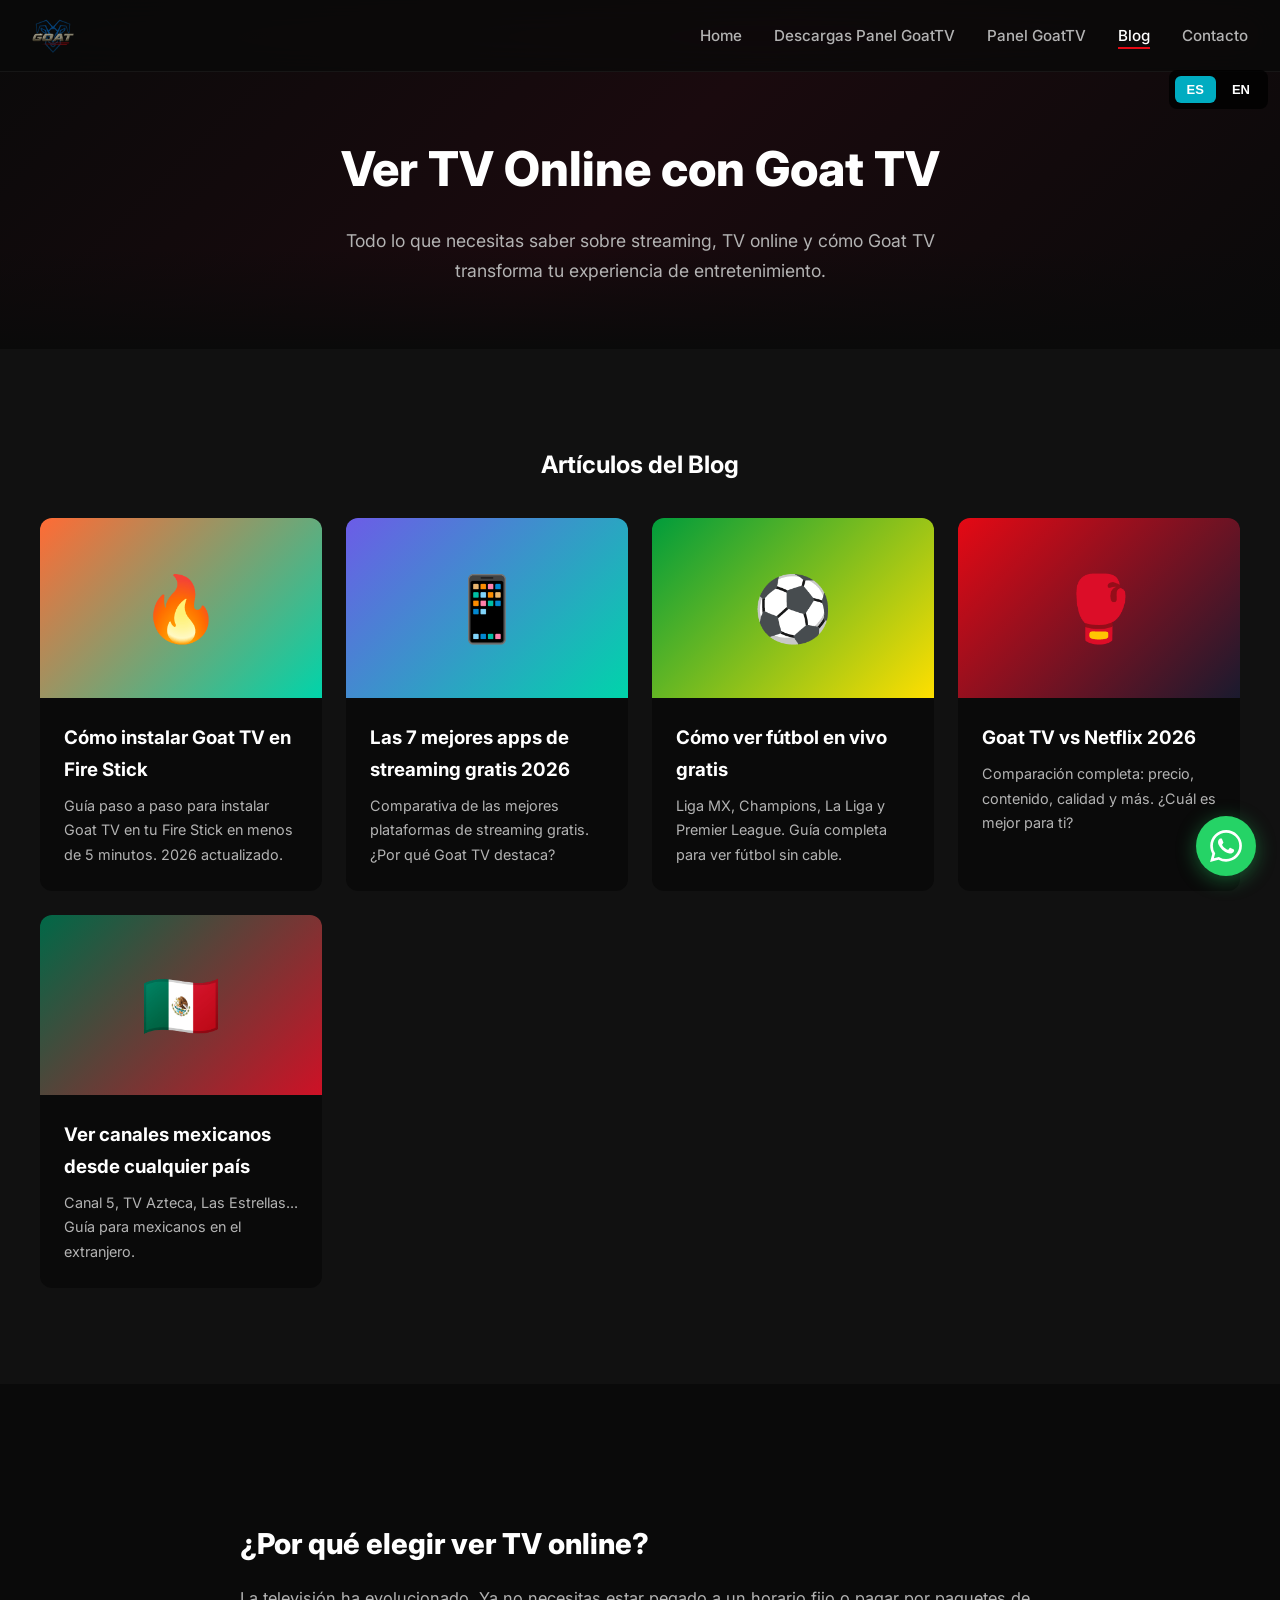
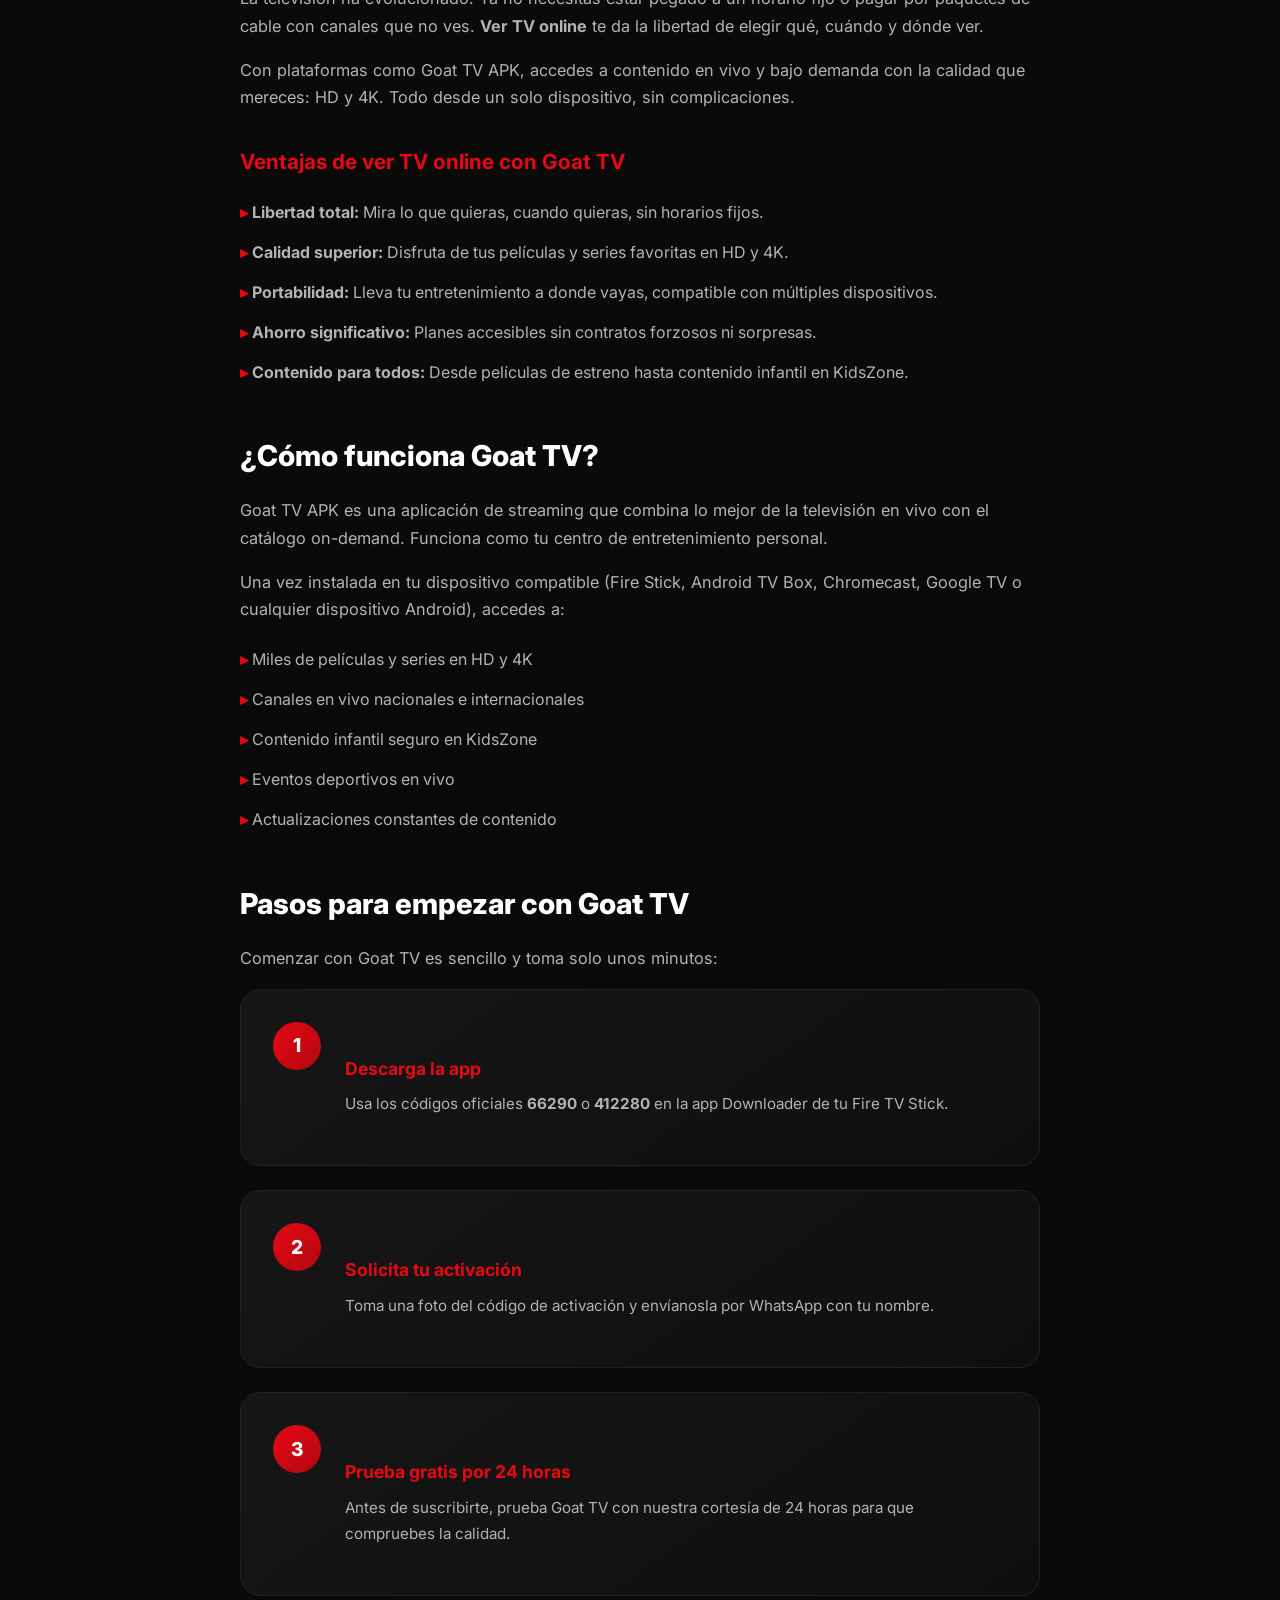
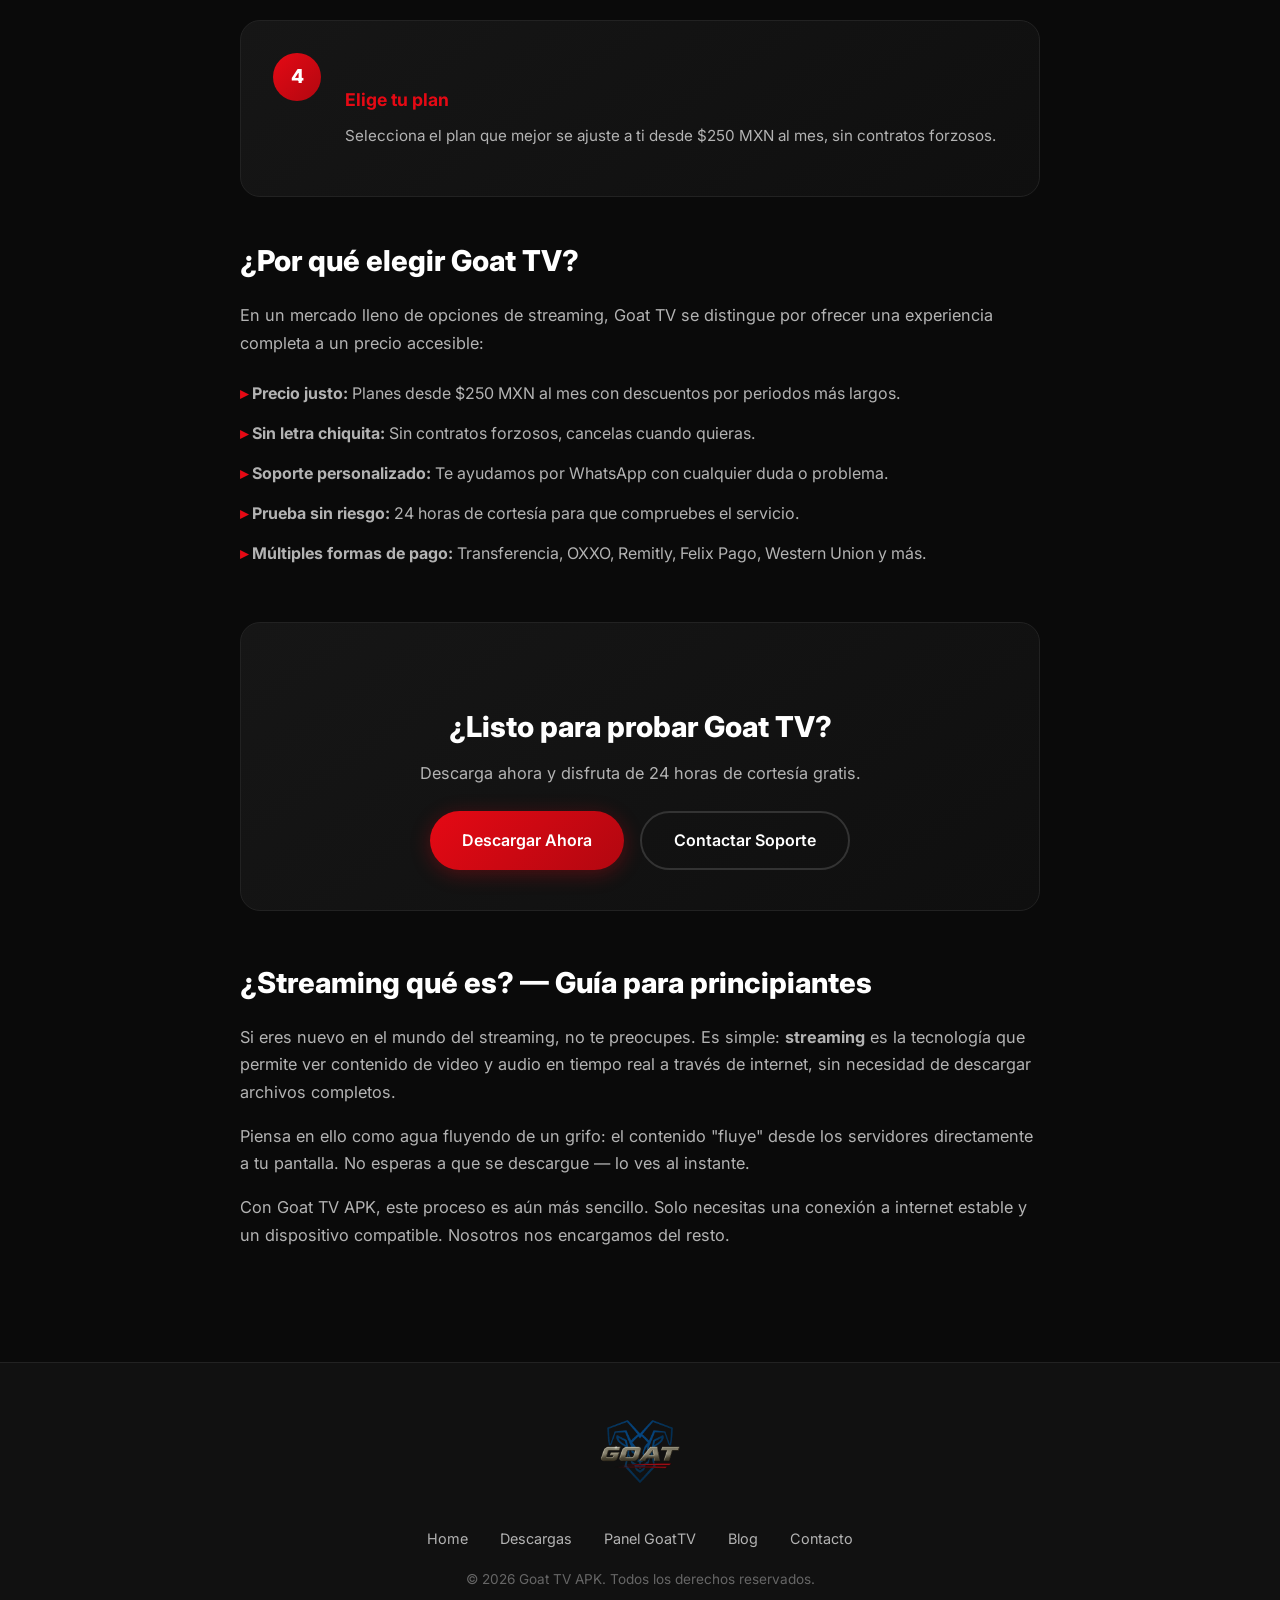
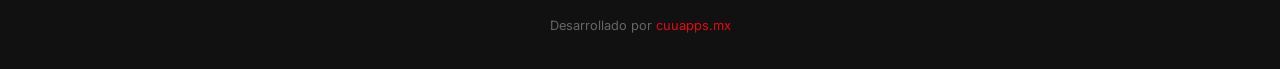
==== blog.html @ 6ef2d648 "Video hero actualizado (720p, 13MB) - repo limpio" ====
<!DOCTYPE html>
<html lang="es">
<head>
  <meta charset="UTF-8">
  <meta name="viewport" content="width=device-width, initial-scale=1.0">
  <title>Ver TV Online con Goat TV — Blog</title>
  <meta name="description" content="Descubre cómo ver TV online con Goat TV. La mejor plataforma de streaming HD y 4K para disfrutar de películas, series y canales en vivo.">
  <link rel="preconnect" href="https://fonts.googleapis.com">
  <link rel="preconnect" href="https://fonts.gstatic.com" crossorigin>
  <link href="https://fonts.googleapis.com/css2?family=Inter:wght@400;500;600;700;800;900&display=swap" rel="stylesheet">
  <link rel="stylesheet" href="style.css">
  <link rel="icon" href="logo.png">
  <link rel="canonical" href="https://www.goattvoficial.com/blog.html">
  <meta property="og:title" content="Ver TV Online con Goat TV — Blog">
  <meta property="og:description" content="Artículos, novedades y guías sobre streaming, películas y series en Goat TV.">
  <meta property="og:url" content="https://www.goattvoficial.com/blog.html">
  <meta property="og:type" content="website">
  <meta property="og:image" content="https://www.goattvoficial.com/logo.png">
  <meta name="twitter:card" content="summary_large_image">
  <meta name="twitter:title" content="Ver TV Online con Goat TV — Blog">
  <meta name="twitter:description" content="Artículos, novedades y guías sobre streaming, películas y series en Goat TV.">
  <meta name="twitter:image" content="https://www.goattvoficial.com/logo.png">
</head>
<body>

  <!-- NAVBAR -->
  <nav class="navbar" id="navbar">
    <a href="index.html" class="nav-logo">
    <img src="logo.png" alt="Goat TV" style="height:42px;width:auto;">
  </a>
    <ul class="nav-links" id="navLinks">
      <li><a href="index.html">Home</a></li>
      <li><a href="descargas.html">Descargas</a>
      <a href="panel.html">Panel GoatTV</a></li>
    <li><a href="panel.html">Panel GoatTV</a></li>
      <li><a href="blog.html" class="active">Blog</a></li>
      <li><a href="contacto.html">Contacto</a></li>
    </ul>
    <button class="nav-toggle" id="navToggle" aria-label="Menu">☰</button>
  </nav>

  <!-- PAGE HERO -->
  <section class="page-hero">
    <h1>Ver TV Online con Goat TV</h1>
    <p>Todo lo que necesitas saber sobre streaming, TV online y cómo Goat TV transforma tu experiencia de entretenimiento.</p>
  </section>

  <!-- ARTICLES GRID -->
  <section class="section" style="background: var(--bg-secondary);">
    <div class="container">
      <h2 class="animate-on-scroll" style="text-align: center; margin-bottom: 2rem;">Artículos del Blog</h2>
      <div style="display: grid; grid-template-columns: repeat(auto-fit, minmax(280px, 1fr)); gap: 1.5rem;">

        <a href="como-instalar-goat-tv-fire-stick.html" class="card-hover" style="text-decoration: none; background: var(--bg-primary); border-radius: 12px; overflow: hidden; box-shadow: var(--shadow); transition: transform 0.3s;">
          <div style="height: 180px; background: linear-gradient(135deg, #ff6b35, #00d4aa); display: flex; align-items: center; justify-content: center; font-size: 4rem;">🔥</div>
          <div style="padding: 1.5rem;">
            <h3 style="margin-bottom: 0.5rem; color: var(--text-primary);">Cómo instalar Goat TV en Fire Stick</h3>
            <p style="color: var(--text-secondary); font-size: 0.9rem;">Guía paso a paso para instalar Goat TV en tu Fire Stick en menos de 5 minutos. 2026 actualizado.</p>
          </div>
        </a>

        <a href="mejores-apps-streaming-gratis-2026.html" class="card-hover" style="text-decoration: none; background: var(--bg-primary); border-radius: 12px; overflow: hidden; box-shadow: var(--shadow); transition: transform 0.3s;">
          <div style="height: 180px; background: linear-gradient(135deg, #6c5ce7, #00d4aa); display: flex; align-items: center; justify-content: center; font-size: 4rem;">📱</div>
          <div style="padding: 1.5rem;">
            <h3 style="margin-bottom: 0.5rem; color: var(--text-primary);">Las 7 mejores apps de streaming gratis 2026</h3>
            <p style="color: var(--text-secondary); font-size: 0.9rem;">Comparativa de las mejores plataformas de streaming gratis. ¿Por qué Goat TV destaca?</p>
          </div>
        </a>

        <a href="como-ver-futbol-en-vivo-gratis.html" class="card-hover" style="text-decoration: none; background: var(--bg-primary); border-radius: 12px; overflow: hidden; box-shadow: var(--shadow); transition: transform 0.3s;">
          <div style="height: 180px; background: linear-gradient(135deg, #009c3b, #ffdf00); display: flex; align-items: center; justify-content: center; font-size: 4rem;">⚽</div>
          <div style="padding: 1.5rem;">
            <h3 style="margin-bottom: 0.5rem; color: var(--text-primary);">Cómo ver fútbol en vivo gratis</h3>
            <p style="color: var(--text-secondary); font-size: 0.9rem;">Liga MX, Champions, La Liga y Premier League. Guía completa para ver fútbol sin cable.</p>
          </div>
        </a>

        <a href="goat-tv-vs-netflix-2026.html" class="card-hover" style="text-decoration: none; background: var(--bg-primary); border-radius: 12px; overflow: hidden; box-shadow: var(--shadow); transition: transform 0.3s;">
          <div style="height: 180px; background: linear-gradient(135deg, #e50914, #1a1a2e); display: flex; align-items: center; justify-content: center; font-size: 4rem;">🥊</div>
          <div style="padding: 1.5rem;">
            <h3 style="margin-bottom: 0.5rem; color: var(--text-primary);">Goat TV vs Netflix 2026</h3>
            <p style="color: var(--text-secondary); font-size: 0.9rem;">Comparación completa: precio, contenido, calidad y más. ¿Cuál es mejor para ti?</p>
          </div>
        </a>

        <a href="como-ver-canales-mexicanos-desde-cualquier-pais.html" class="card-hover" style="text-decoration: none; background: var(--bg-primary); border-radius: 12px; overflow: hidden; box-shadow: var(--shadow); transition: transform 0.3s;">
          <div style="height: 180px; background: linear-gradient(135deg, #006847, #ce1126); display: flex; align-items: center; justify-content: center; font-size: 4rem;">🇲🇽</div>
          <div style="padding: 1.5rem;">
            <h3 style="margin-bottom: 0.5rem; color: var(--text-primary);">Ver canales mexicanos desde cualquier país</h3>
            <p style="color: var(--text-secondary); font-size: 0.9rem;">Canal 5, TV Azteca, Las Estrellas... Guía para mexicanos en el extranjero.</p>
          </div>
        </a>

      </div>
    </div>
  </section>

  <!-- BLOG CONTENT -->
  <section class="section">
    <div class="container">
      <div class="blog-content">

        <h2 class="animate-on-scroll">¿Por qué elegir ver TV online?</h2>
        <p>La televisión ha evolucionado. Ya no necesitas estar pegado a un horario fijo o pagar por paquetes de cable con canales que no ves. <strong>Ver TV online</strong> te da la libertad de elegir qué, cuándo y dónde ver.</p>
        <p>Con plataformas como Goat TV APK, accedes a contenido en vivo y bajo demanda con la calidad que mereces: HD y 4K. Todo desde un solo dispositivo, sin complicaciones.</p>

        <h3>Ventajas de ver TV online con Goat TV</h3>
        <ul>
          <li><strong>Libertad total:</strong> Mira lo que quieras, cuando quieras, sin horarios fijos.</li>
          <li><strong>Calidad superior:</strong> Disfruta de tus películas y series favoritas en HD y 4K.</li>
          <li><strong>Portabilidad:</strong> Lleva tu entretenimiento a donde vayas, compatible con múltiples dispositivos.</li>
          <li><strong>Ahorro significativo:</strong> Planes accesibles sin contratos forzosos ni sorpresas.</li>
          <li><strong>Contenido para todos:</strong> Desde películas de estreno hasta contenido infantil en KidsZone.</li>
        </ul>

        <h2 class="animate-on-scroll">¿Cómo funciona Goat TV?</h2>
        <p>Goat TV APK es una aplicación de streaming que combina lo mejor de la televisión en vivo con el catálogo on-demand. Funciona como tu centro de entretenimiento personal.</p>
        <p>Una vez instalada en tu dispositivo compatible (Fire Stick, Android TV Box, Chromecast, Google TV o cualquier dispositivo Android), accedes a:</p>
        <ul>
          <li>Miles de películas y series en HD y 4K</li>
          <li>Canales en vivo nacionales e internacionales</li>
          <li>Contenido infantil seguro en KidsZone</li>
          <li>Eventos deportivos en vivo</li>
          <li>Actualizaciones constantes de contenido</li>
        </ul>

        <h2 class="animate-on-scroll">Pasos para empezar con Goat TV</h2>
        <p>Comenzar con Goat TV es sencillo y toma solo unos minutos:</p>

        <div class="step-card animate-on-scroll">
          <div class="step-number">1</div>
          <div class="step-content">
            <h3>Descarga la app</h3>
            <p>Usa los códigos oficiales <strong>66290</strong> o <strong>412280</strong> en la app Downloader de tu Fire TV Stick.</p>
          </div>
        </div>
        <div class="step-card animate-on-scroll">
          <div class="step-number">2</div>
          <div class="step-content">
            <h3>Solicita tu activación</h3>
            <p>Toma una foto del código de activación y envíanosla por WhatsApp con tu nombre.</p>
          </div>
        </div>
        <div class="step-card animate-on-scroll">
          <div class="step-number">3</div>
          <div class="step-content">
            <h3>Prueba gratis por 24 horas</h3>
            <p>Antes de suscribirte, prueba Goat TV con nuestra cortesía de 24 horas para que compruebes la calidad.</p>
          </div>
        </div>
        <div class="step-card animate-on-scroll">
          <div class="step-number">4</div>
          <div class="step-content">
            <h3>Elige tu plan</h3>
            <p>Selecciona el plan que mejor se ajuste a ti desde $250 MXN al mes, sin contratos forzosos.</p>
          </div>
        </div>

        <h2 class="animate-on-scroll">¿Por qué elegir Goat TV?</h2>
        <p>En un mercado lleno de opciones de streaming, Goat TV se distingue por ofrecer una experiencia completa a un precio accesible:</p>
        <ul>
          <li><strong>Precio justo:</strong> Planes desde $250 MXN al mes con descuentos por periodos más largos.</li>
          <li><strong>Sin letra chiquita:</strong> Sin contratos forzosos, cancelas cuando quieras.</li>
          <li><strong>Soporte personalizado:</strong> Te ayudamos por WhatsApp con cualquier duda o problema.</li>
          <li><strong>Prueba sin riesgo:</strong> 24 horas de cortesía para que compruebes el servicio.</li>
          <li><strong>Múltiples formas de pago:</strong> Transferencia, OXXO, Remitly, Felix Pago, Western Union y más.</li>
        </ul>

        <!-- CTA -->
        <div class="blog-cta animate-on-scroll">
          <h2 style="margin-bottom: 0.5rem;">¿Listo para probar Goat TV?</h2>
          <p style="color: var(--text-secondary); margin-bottom: 1.5rem;">Descarga ahora y disfruta de 24 horas de cortesía gratis.</p>
          <div style="display: flex; gap: 1rem; justify-content: center; flex-wrap: wrap;">
            <a href="descargas.html" class="btn btn-primary">Descargar Ahora</a>
            <a href="contacto.html" class="btn btn-outline">Contactar Soporte</a>
          </div>
        </div>

        <h2 class="animate-on-scroll">¿Streaming qué es? — Guía para principiantes</h2>
        <p>Si eres nuevo en el mundo del streaming, no te preocupes. Es simple: <strong>streaming</strong> es la tecnología que permite ver contenido de video y audio en tiempo real a través de internet, sin necesidad de descargar archivos completos.</p>
        <p>Piensa en ello como agua fluyendo de un grifo: el contenido "fluye" desde los servidores directamente a tu pantalla. No esperas a que se descargue — lo ves al instante.</p>
        <p>Con Goat TV APK, este proceso es aún más sencillo. Solo necesitas una conexión a internet estable y un dispositivo compatible. Nosotros nos encargamos del resto.</p>

      </div>
    </div>
  </section>

  <!-- FOOTER -->
  <footer class="footer">
    <div class="footer-brand">
    <img src="logo.png" alt="Goat TV" class="footer-logo">
  </div>
    <div class="footer-links">
      <a href="index.html">Home</a>
      <a href="descargas.html">Descargas</a>
      <a href="panel.html">Panel GoatTV</a>
      <a href="blog.html">Blog</a>
      <a href="contacto.html">Contacto</a>
    </div>
    <p>© 2026 Goat TV APK. Todos los derechos reservados.</p>
    <p class="footer-credit">Desarrollado por <a href="https://cuuapps.mx" target="_blank" rel="noopener">cuuapps.mx</a></p>
</footer>

  <!-- WHATSAPP FLOAT -->
  <a href="https://wa.me/5218142765488" class="whatsapp-float" aria-label="WhatsApp">
    <svg viewBox="0 0 24 24"><path d="M17.472 14.382c-.297-.149-1.758-.867-2.03-.967-.273-.099-.471-.148-.67.15-.197.297-.767.966-.94 1.164-.173.199-.347.223-.644.075-.297-.15-1.255-.463-2.39-1.475-.883-.788-1.48-1.761-1.653-2.059-.173-.297-.018-.458.13-.606.134-.133.298-.347.446-.52.149-.174.198-.298.298-.497.099-.198.05-.371-.025-.52-.075-.149-.669-1.612-.916-2.207-.242-.579-.487-.5-.669-.51-.173-.008-.371-.01-.57-.01-.198 0-.52.074-.792.372-.272.297-1.04 1.016-1.04 2.479 0 1.462 1.065 2.875 1.213 3.074.149.198 2.096 3.2 5.077 4.487.709.306 1.262.489 1.694.625.712.227 1.36.195 1.871.118.571-.085 1.758-.719 2.006-1.413.248-.694.248-1.289.173-1.413-.074-.124-.272-.198-.57-.347m-5.421 7.403h-.004a9.87 9.87 0 01-5.031-1.378l-.361-.214-3.741.982.998-3.648-.235-.374a9.86 9.86 0 01-1.51-5.26c.001-5.45 4.436-9.884 9.888-9.884 2.64 0 5.122 1.03 6.988 2.898a9.825 9.825 0 012.893 6.994c-.003 5.45-4.437 9.884-9.885 9.884m8.413-18.297A11.815 11.815 0 0012.05 0C5.495 0 .16 5.335.157 11.892c0 2.096.547 4.142 1.588 5.945L.057 24l6.305-1.654a11.882 11.882 0 005.683 1.448h.005c6.554 0 11.89-5.335 11.893-11.893a11.821 11.821 0 00-3.48-8.413z"/></svg>
  </a>

  <script>
    window.addEventListener('scroll', () => {
      document.getElementById('navbar').classList.toggle('scrolled', window.scrollY > 50);
    });
    document.getElementById('navToggle').addEventListener('click', () => {
      document.getElementById('navLinks').classList.toggle('open');
    });
    const observer = new IntersectionObserver((entries) => {
      entries.forEach((entry, i) => {
        if (entry.isIntersecting) {
          setTimeout(() => entry.target.classList.add('visible'), i * 100);
          observer.unobserve(entry.target);
        }
      });
    }, { threshold: 0.1 });
    document.querySelectorAll('.animate-on-scroll').forEach(el => observer.observe(el));
  </script>

  <!-- Language Switcher -->
  <style>
    .lang-switcher {
      position: fixed;
      top: 70px;
      right: 12px;
      z-index: 9999;
      background: rgba(0,0,0,0.8);
      border-radius: 8px;
      padding: 6px;
      display: flex;
      gap: 4px;
    }
    .lang-switcher button {
      background: transparent;
      border: none;
      color: white;
      padding: 6px 12px;
      border-radius: 6px;
      cursor: pointer;
      font-size: 13px;
      font-weight: 600;
    }
    .lang-switcher button.active {
      background: #00acc1;
    }
    .lang-switcher button:hover {
      background: rgba(255,255,255,0.2);
    }
    .lang-switcher button.active:hover {
      background: #00acc1;
    }
    @media (max-width: 768px) {
      .lang-switcher {
        top: 65px;
        right: 8px;
      }
    }
  </style>
  <div class="lang-switcher" id="langSwitcher">
    <button onclick="switchLang('es')" class="active" id="lang-es">ES</button>
    <button onclick="switchLang('en')" id="lang-en">EN</button>
  </div>
  <div id="google_translate_element" style="position:fixed;top:-9999px;left:-9999px;"></div>
  <script src="https://translate.google.com/translate_a/element.js?cb=googleTranslateElementInit"></script>
  <script>
    function googleTranslateElementInit() {
      new google.translate.TranslateElement({pageLanguage:"es", includedLanguages:"en,es"}, "google_translate_element");
    }
    function switchLang(lang) {
      document.querySelectorAll('.lang-switcher button').forEach(function(b){ b.classList.remove('active'); });
      document.getElementById('lang-' + lang).classList.add('active');
      var sel = document.querySelector('.goog-te-gadget select');
      if (sel) { sel.value = lang; sel.dispatchEvent(new Event('change')); }
      else { window.location.hash = '#googtrans(' + (lang === 'en' ? '/en' : '') + ')'; location.reload(); }
    }
  </script>
</html>
---- style.css ----
/* ============================================
   GOAT TV — Premium Dark Streaming Theme
   ============================================ */

:root {
  --bg-primary: #0a0a0a;
  --bg-secondary: #111111;
  --bg-card: #161616;
  --bg-card-hover: #1a1a1a;
  --accent: #e50914;
  --accent-hover: #ff1a25;
  --accent-glow: rgba(229, 9, 20, 0.3);
  --gold: #f5c518;
  --green: #46d369;
  --text-primary: #ffffff;
  --text-secondary: #b3b3b3;
  --text-muted: #666666;
  --border: #222222;
  --border-light: #333333;
  --gradient-hero: linear-gradient(135deg, #0a0a0a 0%, #1a0a0e 50%, #0a0a0a 100%);
  --gradient-card: linear-gradient(145deg, #161616 0%, #0f0f0f 100%);
  --gradient-accent: linear-gradient(135deg, #e50914 0%, #b20710 100%);
  --shadow-card: 0 8px 32px rgba(0,0,0,0.6);
  --shadow-hover: 0 12px 48px rgba(229,9,20,0.15);
  --radius: 12px;
  --radius-lg: 20px;
  --transition: 0.3s cubic-bezier(0.4, 0, 0.2, 1);
  --font: 'Inter', -apple-system, BlinkMacSystemFont, 'Segoe UI', sans-serif;
}

* { margin: 0; padding: 0; box-sizing: border-box; }

html {
  scroll-behavior: smooth;
  -webkit-font-smoothing: antialiased;
}

body {
  font-family: var(--font);
  background: var(--bg-primary);
  color: var(--text-primary);
  line-height: 1.7;
  overflow-x: hidden;
}

/* ---- Scrollbar ---- */
::-webkit-scrollbar { width: 8px; }
::-webkit-scrollbar-track { background: var(--bg-primary); }
::-webkit-scrollbar-thumb { background: var(--border-light); border-radius: 4px; }
::-webkit-scrollbar-thumb:hover { background: var(--accent); }

/* ---- NAV ---- */
.navbar {
  position: fixed; top: 0; left: 0; right: 0; z-index: 1000;
  padding: 0 2rem;
  height: 72px;
  display: flex; align-items: center; justify-content: space-between;
  background: rgba(10,10,10,0.85);
  backdrop-filter: blur(20px) saturate(1.8);
  -webkit-backdrop-filter: blur(20px) saturate(1.8);
  border-bottom: 1px solid rgba(255,255,255,0.05);
  transition: var(--transition);
}
.navbar.scrolled {
  background: rgba(10,10,10,0.97);
  box-shadow: 0 4px 30px rgba(0,0,0,0.5);
}
.nav-logo {
  font-size: 1.6rem; font-weight: 800; letter-spacing: -0.5px;
  color: var(--text-primary); text-decoration: none;
  display: flex; align-items: center; gap: 0.5rem;
}
.nav-logo span { color: var(--accent); }
.nav-links { display: flex; gap: 2rem; list-style: none; }
.nav-links a {
  color: var(--text-secondary); text-decoration: none; font-weight: 500;
  font-size: 0.95rem; transition: var(--transition); position: relative;
}
.nav-links a::after {
  content: ''; position: absolute; bottom: -4px; left: 0; width: 0;
  height: 2px; background: var(--accent); transition: var(--transition);
}
.nav-links a:hover { color: var(--text-primary); }
.nav-links a:hover::after { width: 100%; }
.nav-links a.active { color: var(--text-primary); }
.nav-links a.active::after { width: 100%; }
.nav-toggle { display: none; background: none; border: none; color: white; font-size: 1.5rem; cursor: pointer; }

/* ---- HERO ---- */
.hero {
  min-height: 100vh;
  display: flex; align-items: center; justify-content: center;
  position: relative;
  overflow: hidden;
  padding: 6rem 2rem 4rem;
}
.hero-bg {
  position: absolute; inset: 0; z-index: 0;
  background: var(--gradient-hero);
}
.hero-bg::before {
  content: '';
  position: absolute; inset: 0;
  background:
    radial-gradient(ellipse at 20% 50%, rgba(229,9,20,0.08) 0%, transparent 60%),
    radial-gradient(ellipse at 80% 50%, rgba(229,9,20,0.05) 0%, transparent 60%);
}
.hero-bg::after {
  content: '';
  position: absolute; bottom: 0; left: 0; right: 0;
  height: 200px;
  background: linear-gradient(to top, var(--bg-primary), transparent);
}
.hero-video {
  position: absolute; inset: 0; z-index: 0;
  overflow: hidden;
}
.hero-video video {
  width: 100%; height: 100%;
  object-fit: cover;
  opacity: 0.4;
}
.video-overlay {
  position: absolute; inset: 0;
  background: linear-gradient(to top, var(--bg-primary) 0%, transparent 40%, transparent 60%, var(--bg-primary) 100%);
}
@keyframes pulse-glow {
  0%, 100% { box-shadow: 0 0 0 0 var(--accent-glow); }
  50% { box-shadow: 0 0 40px 10px var(--accent-glow); }
}
.hero-content {
  position: relative; z-index: 1;
  text-align: center;
  max-width: 900px;
}
.hero-logo {
  margin-bottom: 2rem;
}
.hero-logo img {
  height: 180px;
  width: auto;
}

/* DOWNLOAD INFO */
.download-info {
  padding-top: 0;
}
.download-info-content {
  max-width: 800px;
  margin: 0 auto;
  text-align: center;
}
.download-info-content p {
  color: var(--text-secondary);
  font-size: 1.05rem;
  line-height: 1.8;
  margin-bottom: 1rem;
}

/* PANEL CONTENT */
.credit-table {
  width: 100%;
  max-width: 600px;
  margin: 0 auto;
  border-collapse: collapse;
  border-radius: 12px;
  overflow: hidden;
}
.credit-table thead {
  background: linear-gradient(135deg, #e50914, #b20710);
}
.credit-table th {
  color: white;
  padding: 14px 20px;
  text-align: center;
  font-weight: 600;
  font-size: 0.95rem;
}
.credit-table td {
  padding: 12px 20px;
  text-align: center;
  border-bottom: 1px solid var(--border);
  font-size: 0.95rem;
}
.credit-table tbody tr:hover {
  background: rgba(229, 9, 20, 0.05);
}
.credit-table tbody tr:last-child td {
  border-bottom: none;
}
.credit-table tbody td:first-child {
  font-weight: 500;
  color: var(--text-secondary);
}
.credit-table tbody td:last-child {
  font-weight: 700;
  color: var(--accent);
}
.panel-content {
  max-width: 800px;
  margin: 0 auto;
}
.panel-content p {
  color: var(--text-secondary);
  font-size: 1.05rem;
  line-height: 1.8;
  margin-bottom: 1rem;
}
.panel-note {
  background: var(--bg-secondary);
  border: 1px solid var(--border);
  border-left: 4px solid var(--accent);
  padding: 1rem 1.5rem;
  border-radius: 8px;
  margin: 1.5rem 0;
  font-size: 0.95rem;
  color: var(--text-secondary);
}

/* VIDEO SECTION */
.video-section {
  padding-top: 0;
  padding-bottom: 0;
}
.video-wrapper {
  max-width: 1000px;
  margin: 0 auto;
  border-radius: 16px;
  overflow: hidden;
  box-shadow: 0 20px 60px rgba(0,0,0,0.5);
  border: 1px solid rgba(255,255,255,0.05);
}
.video-wrapper video {
  width: 100%;
  display: block;
}
.hero-badge {
  display: inline-flex; align-items: center; gap: 0.5rem;
  padding: 0.4rem 1rem;
  background: rgba(229,9,20,0.1);
  border: 1px solid rgba(229,9,20,0.2);
  border-radius: 50px;
  font-size: 0.85rem; color: var(--accent);
  margin-bottom: 1.5rem;
  animation: fadeInDown 0.8s ease-out;
}
.hero-badge .dot {
  width: 8px; height: 8px;
  background: var(--accent);
  border-radius: 50%;
  animation: blink 2s infinite;
}
@keyframes blink {
  0%, 100% { opacity: 1; }
  50% { opacity: 0.3; }
}
.hero h1 {
  font-size: clamp(2.2rem, 5vw, 4rem);
  font-weight: 900;
  line-height: 1.1;
  margin-bottom: 1.2rem;
  animation: fadeInUp 0.8s ease-out 0.2s both;
}
.hero h1 .gradient-text {
  background: linear-gradient(135deg, var(--accent) 0%, #ff6b6b 100%);
  -webkit-background-clip: text;
  -webkit-text-fill-color: transparent;
  background-clip: text;
}
.hero p {
  font-size: 1.15rem;
  color: var(--text-secondary);
  max-width: 650px;
  margin: 0 auto 2rem;
  animation: fadeInUp 0.8s ease-out 0.4s both;
}
.hero-buttons {
  display: flex; gap: 1rem;
  justify-content: center; flex-wrap: wrap;
  animation: fadeInUp 0.8s ease-out 0.6s both;
}

/* ---- BUTTONS ---- */
.btn {
  display: inline-flex; align-items: center; gap: 0.5rem;
  padding: 0.85rem 2rem;
  border-radius: 50px;
  font-size: 1rem; font-weight: 600;
  text-decoration: none;
  cursor: pointer;
  border: none;
  transition: var(--transition);
}
.btn-primary {
  background: var(--gradient-accent);
  color: white;
  box-shadow: 0 4px 20px var(--accent-glow);
}
.btn-primary:hover {
  transform: translateY(-2px);
  box-shadow: 0 8px 30px rgba(229,9,20,0.4);
}
.btn-outline {
  background: transparent;
  color: var(--text-primary);
  border: 2px solid var(--border-light);
}
.btn-outline:hover {
  border-color: var(--accent);
  color: var(--accent);
  transform: translateY(-2px);
}

/* ---- SECTIONS ---- */
.section {
  padding: 6rem 2rem;
  position: relative;
}
.section-header {
  text-align: center;
  max-width: 700px;
  margin: 0 auto 4rem;
}
.section-header .tag {
  display: inline-block;
  padding: 0.3rem 1rem;
  background: rgba(229,9,20,0.1);
  border: 1px solid rgba(229,9,20,0.15);
  border-radius: 50px;
  font-size: 0.8rem; color: var(--accent);
  text-transform: uppercase;
  letter-spacing: 1.5px;
  margin-bottom: 1rem;
}
.section-header h2 {
  font-size: clamp(1.8rem, 3.5vw, 2.8rem);
  font-weight: 800;
  margin-bottom: 1rem;
  line-height: 1.2;
}
.section-header p {
  color: var(--text-secondary);
  font-size: 1.05rem;
}
.container {
  max-width: 1200px;
  margin: 0 auto;
}

/* ---- FEATURES ---- */
.features-grid {
  display: grid;
  grid-template-columns: repeat(auto-fit, minmax(280px, 1fr));
  gap: 1.5rem;
}
.feature-card {
  background: var(--gradient-card);
  border: 1px solid var(--border);
  border-radius: var(--radius);
  padding: 2rem;
  transition: var(--transition);
  position: relative;
  overflow: hidden;
}
.feature-card::before {
  content: '';
  position: absolute; top: 0; left: 0; right: 0;
  height: 2px;
  background: var(--gradient-accent);
  opacity: 0;
  transition: var(--transition);
}
.feature-card:hover {
  border-color: var(--border-light);
  transform: translateY(-4px);
  box-shadow: var(--shadow-hover);
}
.feature-card:hover::before { opacity: 1; }
.feature-icon {
  width: 52px; height: 52px;
  background: rgba(229,9,20,0.1);
  border-radius: 12px;
  display: flex; align-items: center; justify-content: center;
  font-size: 1.5rem;
  margin-bottom: 1.2rem;
}
.feature-card h3 {
  font-size: 1.1rem;
  margin-bottom: 0.6rem;
  font-weight: 700;
}
.feature-card p {
  color: var(--text-secondary);
  font-size: 0.95rem;
}

/* ---- DEVICES ---- */
.devices-row {
  display: flex;
  gap: 1.5rem;
  justify-content: center;
  flex-wrap: wrap;
}
.device-card {
  background: var(--gradient-card);
  border: 1px solid var(--border);
  border-radius: var(--radius);
  padding: 2rem 2.5rem;
  text-align: center;
  transition: var(--transition);
  min-width: 180px;
}
.device-card:hover {
  border-color: var(--accent);
  transform: translateY(-4px);
  box-shadow: var(--shadow-hover);
}
.device-icon {
  font-size: 2.5rem;
  margin-bottom: 0.8rem;
}
.device-card h4 {
  font-size: 1rem;
  font-weight: 600;
}

/* ---- PRICING ---- */
.pricing-grid {
  display: grid;
  grid-template-columns: repeat(auto-fit, minmax(240px, 1fr));
  gap: 1.5rem;
  max-width: 1000px;
  margin: 0 auto;
}
.price-card {
  background: var(--gradient-card);
  border: 1px solid var(--border);
  border-radius: var(--radius-lg);
  padding: 2.5rem 2rem;
  text-align: center;
  transition: var(--transition);
  position: relative;
  overflow: hidden;
}
.price-card.featured {
  border-color: var(--accent);
  box-shadow: 0 0 40px var(--accent-glow);
}
.price-card.featured::before {
  content: 'MÁS POPULAR';
  position: absolute; top: 16px; right: -30px;
  background: var(--gradient-accent);
  color: white;
  font-size: 0.7rem; font-weight: 700;
  padding: 4px 40px;
  transform: rotate(45deg);
  letter-spacing: 1px;
}
.price-card:hover {
  transform: translateY(-6px);
  box-shadow: var(--shadow-hover);
}
.price-duration {
  font-size: 0.9rem;
  color: var(--text-secondary);
  margin-bottom: 1rem;
  text-transform: uppercase;
  letter-spacing: 1px;
}
.price-amount {
  font-size: 2.8rem;
  font-weight: 900;
  margin-bottom: 0.3rem;
}
.price-amount .currency {
  font-size: 1.2rem;
  vertical-align: super;
  color: var(--text-secondary);
}
.price-original {
  text-decoration: line-through;
  color: var(--text-muted);
  font-size: 1.1rem;
  margin-bottom: 0.3rem;
}
.price-savings {
  display: inline-block;
  background: rgba(70, 211, 105, 0.1);
  color: var(--green);
  padding: 0.2rem 0.8rem;
  border-radius: 50px;
  font-size: 0.85rem;
  font-weight: 600;
  margin-bottom: 1.5rem;
}
.price-features {
  list-style: none;
  text-align: left;
  margin-bottom: 1.5rem;
}
.price-features li {
  padding: 0.5rem 0;
  color: var(--text-secondary);
  font-size: 0.9rem;
  display: flex; align-items: center; gap: 0.5rem;
}
.price-features li::before {
  content: '✓';
  color: var(--green);
  font-weight: 700;
}
.price-note {
  text-align: center;
  margin-top: 2rem;
  color: var(--text-secondary);
  font-size: 0.95rem;
}

/* ---- PAYMENT ---- */
.payment-section {
  background: var(--bg-secondary);
  border-radius: var(--radius-lg);
  padding: 3rem;
  border: 1px solid var(--border);
}
.payment-grid {
  display: grid;
  grid-template-columns: repeat(auto-fit, minmax(280px, 1fr));
  gap: 2rem;
}
.payment-region h4 {
  font-size: 1.1rem;
  margin-bottom: 0.8rem;
  display: flex; align-items: center; gap: 0.5rem;
}
.payment-region ul {
  list-style: none;
}
.payment-region li {
  padding: 0.4rem 0;
  color: var(--text-secondary);
  font-size: 0.95rem;
}
.payment-region li::before {
  content: '→ ';
  color: var(--accent);
}
.payment-note {
  margin-top: 1.5rem;
  padding: 1rem 1.5rem;
  background: rgba(245, 197, 24, 0.08);
  border: 1px solid rgba(245, 197, 24, 0.15);
  border-radius: var(--radius);
  color: var(--gold);
  font-size: 0.9rem;
  display: flex; align-items: center; gap: 0.5rem;
}

/* ---- FAQ ---- */
.faq-list {
  max-width: 800px;
  margin: 0 auto;
}
.faq-item {
  border: 1px solid var(--border);
  border-radius: var(--radius);
  margin-bottom: 0.8rem;
  overflow: hidden;
  background: var(--bg-card);
  transition: var(--transition);
}
.faq-item:hover { border-color: var(--border-light); }
.faq-question {
  width: 100%;
  padding: 1.2rem 1.5rem;
  background: none;
  border: none;
  color: var(--text-primary);
  font-size: 1rem;
  font-weight: 600;
  text-align: left;
  cursor: pointer;
  display: flex;
  align-items: center;
  justify-content: space-between;
  gap: 1rem;
  font-family: var(--font);
}
.faq-question .icon {
  font-size: 1.2rem;
  transition: transform 0.3s ease;
  color: var(--accent);
  flex-shrink: 0;
}
.faq-item.open .faq-question .icon {
  transform: rotate(45deg);
}
.faq-answer {
  max-height: 0;
  overflow: hidden;
  transition: max-height 0.4s ease, padding 0.4s ease;
}
.faq-item.open .faq-answer {
  max-height: 500px;
}
.faq-answer-inner {
  padding: 0 1.5rem 1.2rem;
  color: var(--text-secondary);
  font-size: 0.95rem;
  line-height: 1.7;
}

/* ---- BLOG HERO ---- */
.page-hero {
  padding: 8rem 2rem 4rem;
  text-align: center;
  background: var(--gradient-hero);
  position: relative;
}
.page-hero::after {
  content: '';
  position: absolute; bottom: 0; left: 0; right: 0;
  height: 100px;
  background: linear-gradient(to top, var(--bg-primary), transparent);
}
.page-hero h1 {
  font-size: clamp(2rem, 4vw, 3rem);
  font-weight: 800;
  margin-bottom: 1rem;
  position: relative; z-index: 1;
}
.page-hero p {
  color: var(--text-secondary);
  font-size: 1.1rem;
  max-width: 600px;
  margin: 0 auto;
  position: relative; z-index: 1;
}

/* ---- BLOG CONTENT ---- */
.blog-content {
  max-width: 800px;
  margin: 0 auto;
}
.blog-content h2 {
  font-size: 1.8rem;
  font-weight: 800;
  margin: 2.5rem 0 1rem;
}
.blog-content h3 {
  font-size: 1.3rem;
  font-weight: 700;
  margin: 2rem 0 0.8rem;
  color: var(--accent);
}
.blog-content p {
  color: var(--text-secondary);
  margin-bottom: 1rem;
  font-size: 1.02rem;
}
.blog-content ul {
  list-style: none;
  margin-bottom: 1.5rem;
}
.blog-content ul li {
  padding: 0.4rem 0;
  color: var(--text-secondary);
}
.blog-content ul li::before {
  content: '▸ ';
  color: var(--accent);
  font-weight: 700;
}
.blog-cta {
  background: var(--gradient-card);
  border: 1px solid var(--border);
  border-radius: var(--radius-lg);
  padding: 2.5rem;
  text-align: center;
  margin: 3rem 0;
}

/* ---- DOWNLOAD STEPS ---- */
.steps-container {
  max-width: 800px;
  margin: 0 auto;
}
.step-card {
  background: var(--gradient-card);
  border: 1px solid var(--border);
  border-radius: var(--radius-lg);
  padding: 2rem;
  margin-bottom: 1.5rem;
  display: flex;
  gap: 1.5rem;
  align-items: flex-start;
  transition: var(--transition);
}
.step-card:hover {
  border-color: var(--border-light);
  box-shadow: var(--shadow-card);
}
.step-number {
  width: 48px; height: 48px;
  background: var(--gradient-accent);
  border-radius: 50%;
  display: flex; align-items: center; justify-content: center;
  font-size: 1.2rem; font-weight: 800;
  flex-shrink: 0;
}
.step-content h3 {
  font-size: 1.1rem;
  margin-bottom: 0.5rem;
}
.step-content p {
  color: var(--text-secondary);
  font-size: 0.95rem;
}
.step-code {
  display: inline-block;
  background: rgba(229,9,20,0.1);
  border: 1px solid rgba(229,9,20,0.2);
  padding: 0.2rem 0.8rem;
  border-radius: 6px;
  font-family: monospace;
  font-size: 1.1rem;
  color: var(--accent);
  font-weight: 700;
  margin: 0.3rem 0;
}
.trial-box {
  background: rgba(70,211,105,0.08);
  border: 1px solid rgba(70,211,105,0.15);
  border-radius: var(--radius-lg);
  padding: 2rem;
  text-align: center;
  margin: 2rem 0;
}
.trial-box h3 {
  color: var(--green);
  font-size: 1.3rem;
  margin-bottom: 0.5rem;
}
.trial-box p {
  color: var(--text-secondary);
}
.trial-format {
  background: var(--bg-card);
  border: 1px solid var(--border);
  border-radius: var(--radius);
  padding: 1rem 1.5rem;
  margin: 1rem auto;
  max-width: 400px;
  font-family: monospace;
  font-size: 0.95rem;
  color: var(--gold);
}

/* ---- CONTACT ---- */
.contact-grid {
  display: grid;
  grid-template-columns: 1fr 1fr;
  gap: 2rem;
  max-width: 900px;
  margin: 0 auto;
}
.contact-card {
  background: var(--gradient-card);
  border: 1px solid var(--border);
  border-radius: var(--radius-lg);
  padding: 2.5rem;
  transition: var(--transition);
}
.contact-card:hover {
  border-color: var(--border-light);
  box-shadow: var(--shadow-card);
}
.contact-icon {
  width: 60px; height: 60px;
  background: rgba(37,211,102,0.1);
  border-radius: 16px;
  display: flex; align-items: center; justify-content: center;
  font-size: 1.8rem;
  margin-bottom: 1.2rem;
}
.contact-card h3 {
  font-size: 1.2rem;
  margin-bottom: 0.6rem;
}
.contact-card p {
  color: var(--text-secondary);
  font-size: 0.95rem;
  margin-bottom: 1rem;
}
.schedule-box {
  background: var(--bg-secondary);
  border-radius: var(--radius);
  padding: 1.5rem;
  margin-top: 2rem;
  text-align: center;
  border: 1px solid var(--border);
}
.schedule-box h4 {
  color: var(--gold);
  margin-bottom: 0.5rem;
}
.schedule-box p {
  color: var(--text-secondary);
  font-size: 0.9rem;
}

/* ---- FOOTER ---- */
.footer {
  background: var(--bg-secondary);
  border-top: 1px solid var(--border);
  padding: 3rem 2rem 2rem;
  text-align: center;
}
.footer-brand {
  font-size: 1.5rem;
  font-weight: 800;
  margin-bottom: 0.5rem;
}
.footer-brand span { color: var(--accent); }
.footer p {
  color: var(--text-muted);
  font-size: 0.85rem;
}
.footer-links {
  display: flex;
  justify-content: center;
  gap: 2rem;
  margin: 1rem 0;
  flex-wrap: wrap;
}
.footer-links a {
  color: var(--text-secondary);
  text-decoration: none;
  font-size: 0.9rem;
  transition: var(--transition);
}
.footer-links a:hover { color: var(--accent); }
.footer-logo {
  height: 80px;
  width: auto;
  margin-bottom: 0.5rem;
}
.footer-credit {
  margin-top: 1.5rem;
  font-size: 0.8rem !important;
  color: var(--text-muted);
}
.footer-credit a {
  color: var(--accent);
  text-decoration: none;
}
.footer-credit a:hover {
  text-decoration: underline;
}

/* ---- WHATSAPP FLOAT ---- */
.whatsapp-float {
  position: fixed;
  bottom: 24px;
  right: 24px;
  width: 60px; height: 60px;
  background: #25d366;
  border-radius: 50%;
  display: flex; align-items: center; justify-content: center;
  box-shadow: 0 4px 20px rgba(37,211,102,0.4);
  z-index: 999;
  text-decoration: none;
  transition: var(--transition);
  animation: float 3s ease-in-out infinite;
}
.whatsapp-float:hover {
  transform: scale(1.1);
  box-shadow: 0 6px 30px rgba(37,211,102,0.6);
}
.whatsapp-float svg {
  width: 32px; height: 32px;
  fill: white;
}
@keyframes float {
  0%, 100% { transform: translateY(0); }
  50% { transform: translateY(-8px); }
}

/* ---- ANIMATIONS ---- */
@keyframes fadeInUp {
  from { opacity: 0; transform: translateY(30px); }
  to { opacity: 1; transform: translateY(0); }
}
@keyframes fadeInDown {
  from { opacity: 0; transform: translateY(-20px); }
  to { opacity: 1; transform: translateY(0); }
}
.animate-on-scroll {
  opacity: 0;
  transform: translateY(30px);
  transition: opacity 0.6s ease-out, transform 0.6s ease-out;
}
.animate-on-scroll.visible {
  opacity: 1;
  transform: translateY(0);
}

/* ---- RESPONSIVE ---- */
@media (max-width: 768px) {
  .nav-links {
    display: none;
    position: absolute;
    top: 72px; left: 0; right: 0;
    background: rgba(10,10,10,0.98);
    flex-direction: column;
    padding: 1.5rem 2rem;
    gap: 1rem;
    border-bottom: 1px solid var(--border);
  }
  .nav-links.open { display: flex; }
  .nav-toggle { display: block; }
  .hero { min-height: 90vh; padding: 5rem 1.5rem 3rem; }
  .section { padding: 4rem 1.5rem; }
  .step-card { flex-direction: column; gap: 1rem; }
  .contact-grid { grid-template-columns: 1fr; }
  .pricing-grid { grid-template-columns: 1fr; max-width: 400px; }
  .payment-section { padding: 2rem 1.5rem; }
  .devices-row { flex-direction: column; align-items: center; }
}
@media (max-width: 480px) {
  .hero h1 { font-size: 1.8rem; }
  .hero-buttons { flex-direction: column; align-items: center; }
  .price-amount { font-size: 2.2rem; }
}
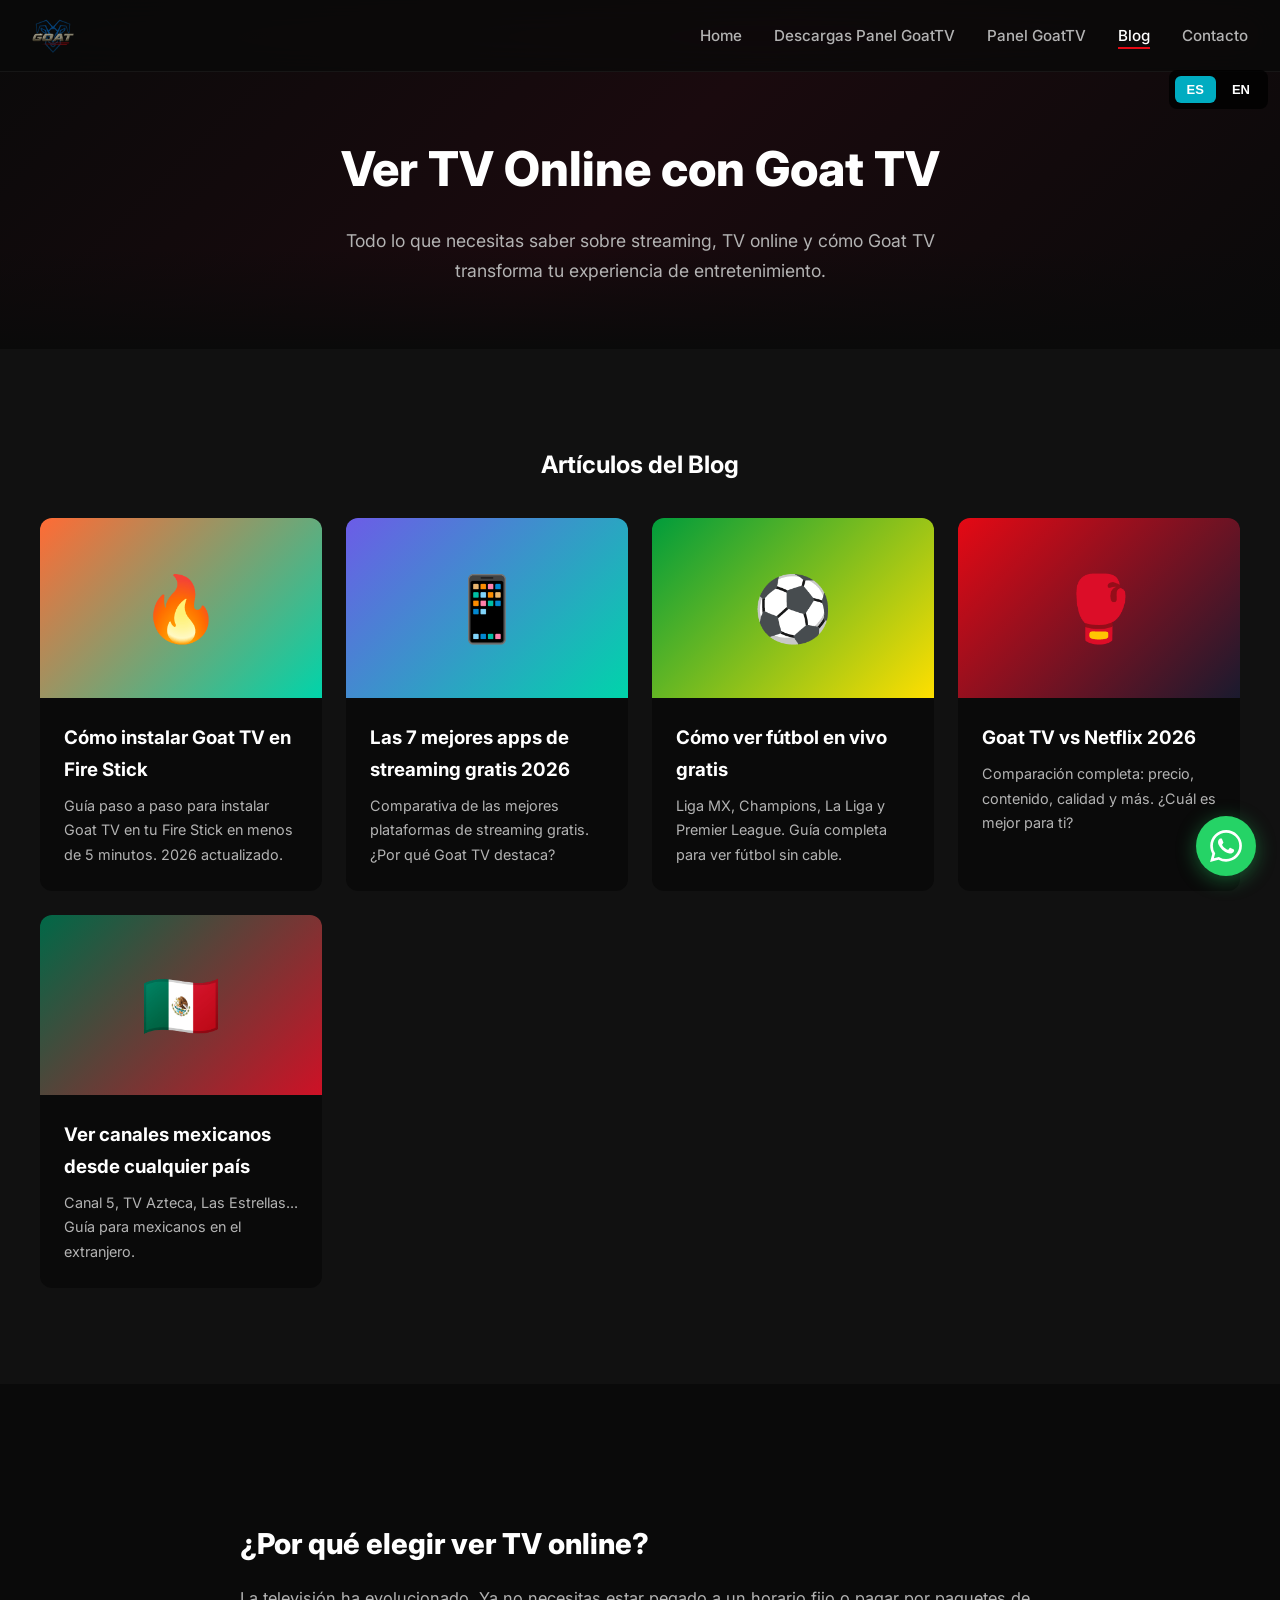
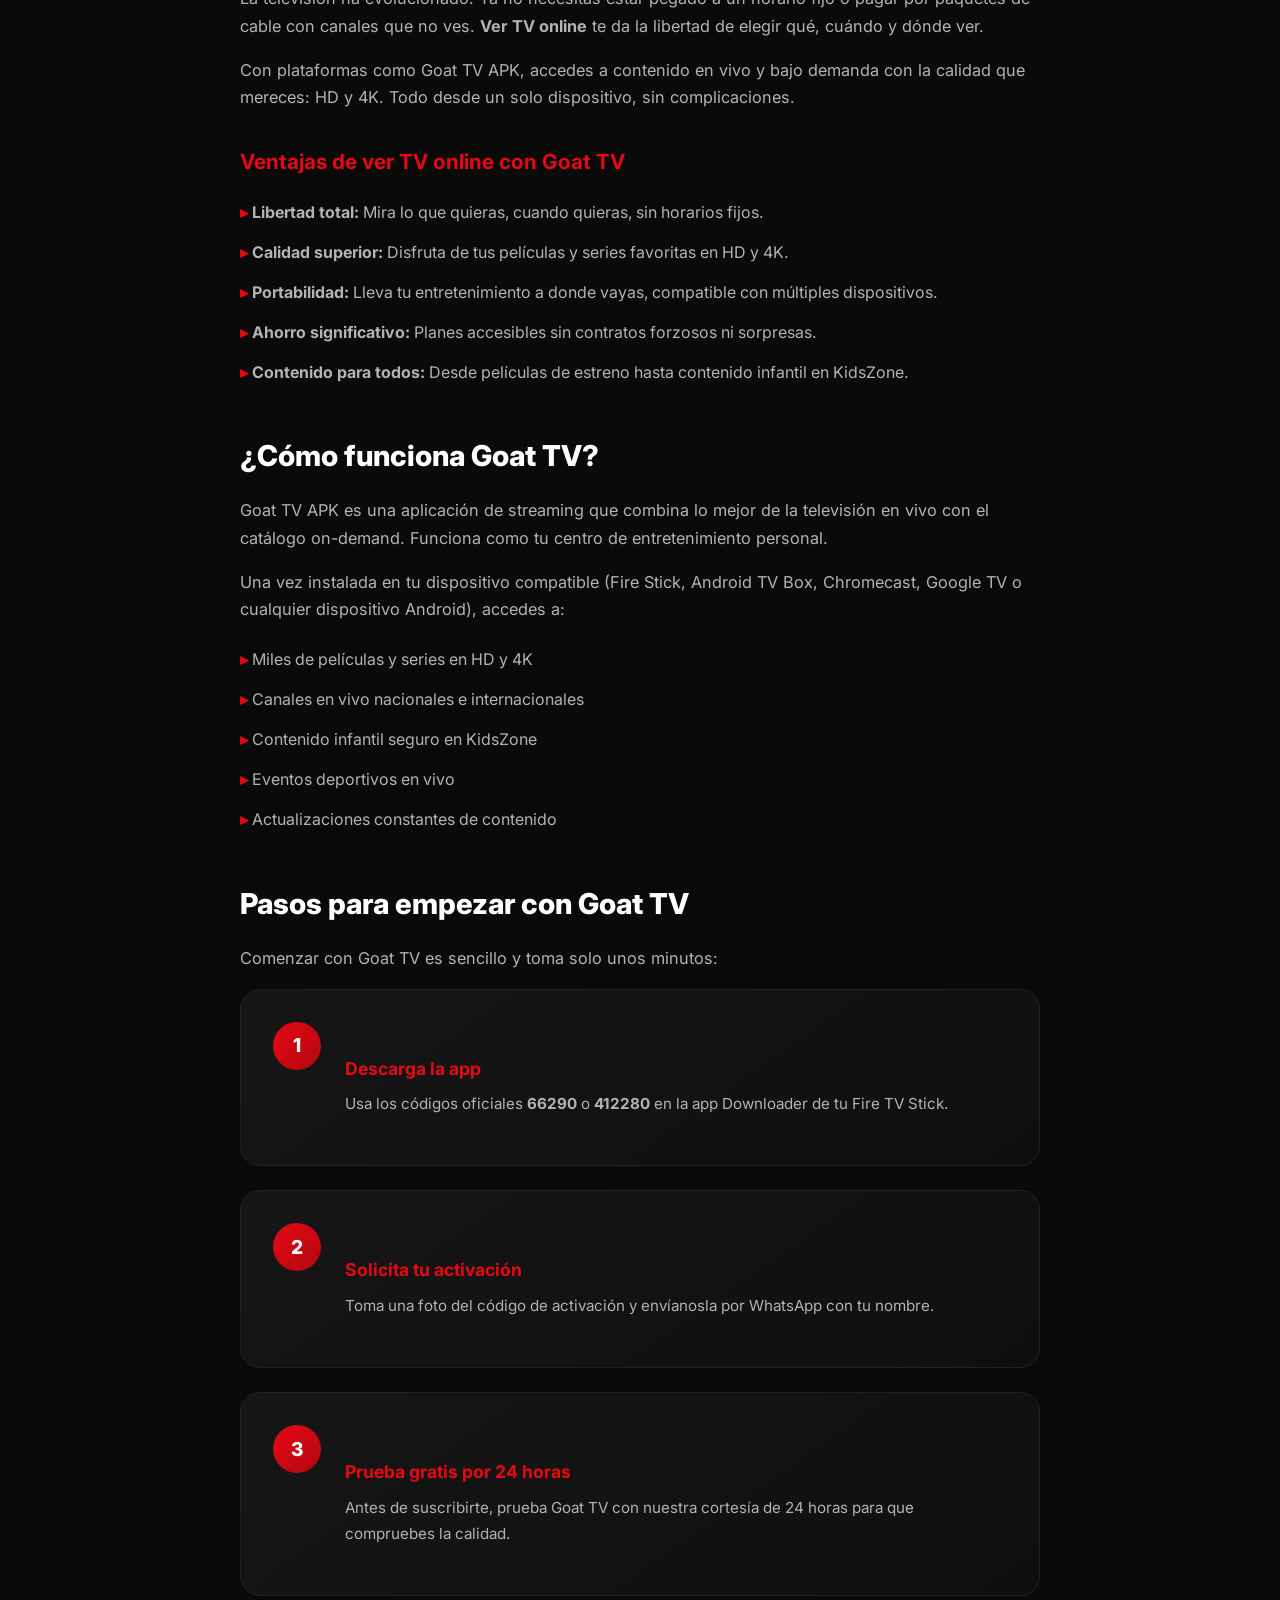
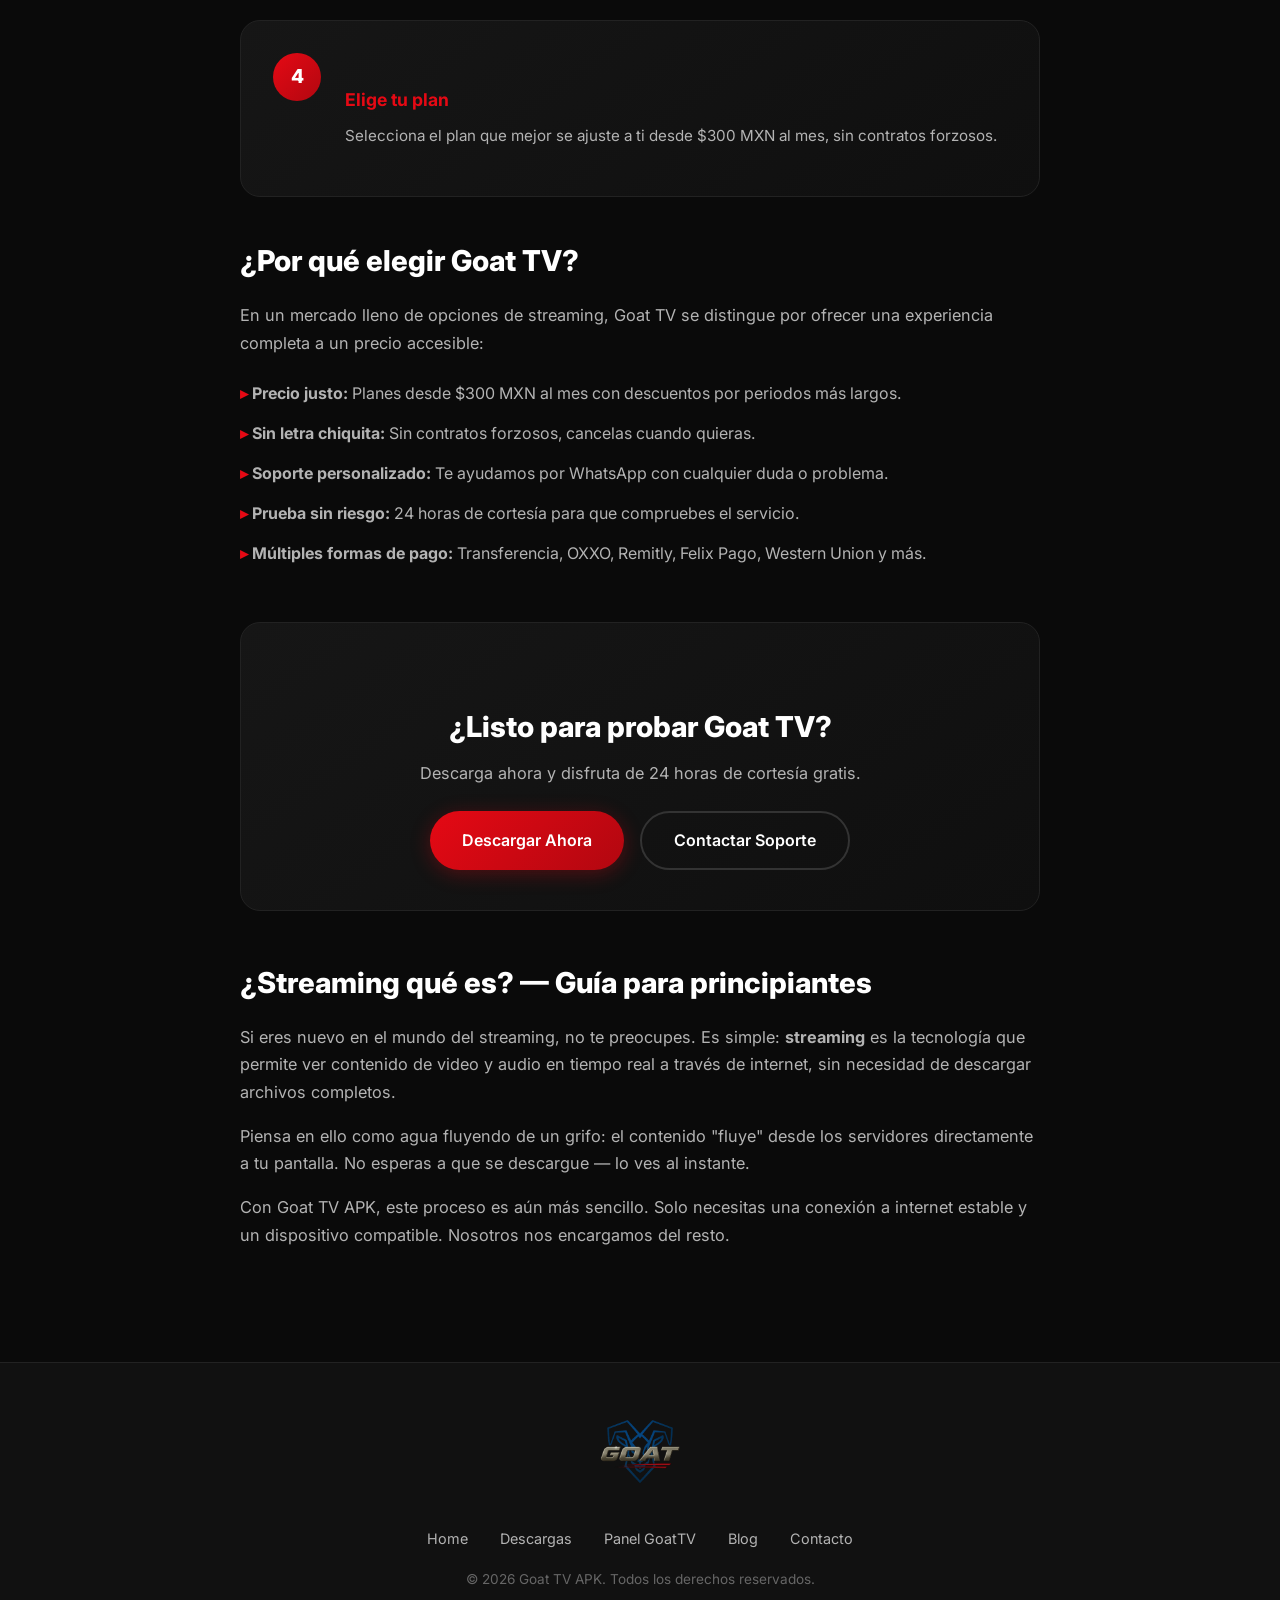
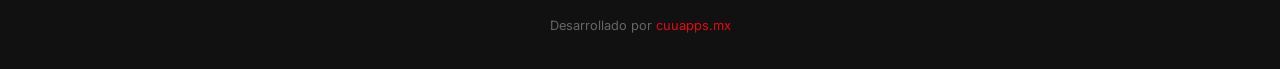
==== commit bf6ebb06: "Update prices: 1mo $300, 3mo $855, 6mo $1,620, 12mo $3,060" ====
--- a/blog.html
+++ b/blog.html
@@ -152,14 +152,14 @@
           <div class="step-number">4</div>
           <div class="step-content">
             <h3>Elige tu plan</h3>
-            <p>Selecciona el plan que mejor se ajuste a ti desde $250 MXN al mes, sin contratos forzosos.</p>
+            <p>Selecciona el plan que mejor se ajuste a ti desde $300 MXN al mes, sin contratos forzosos.</p>
           </div>
         </div>
 
         <h2 class="animate-on-scroll">¿Por qué elegir Goat TV?</h2>
         <p>En un mercado lleno de opciones de streaming, Goat TV se distingue por ofrecer una experiencia completa a un precio accesible:</p>
         <ul>
-          <li><strong>Precio justo:</strong> Planes desde $250 MXN al mes con descuentos por periodos más largos.</li>
+          <li><strong>Precio justo:</strong> Planes desde $300 MXN al mes con descuentos por periodos más largos.</li>
           <li><strong>Sin letra chiquita:</strong> Sin contratos forzosos, cancelas cuando quieras.</li>
           <li><strong>Soporte personalizado:</strong> Te ayudamos por WhatsApp con cualquier duda o problema.</li>
           <li><strong>Prueba sin riesgo:</strong> 24 horas de cortesía para que compruebes el servicio.</li>
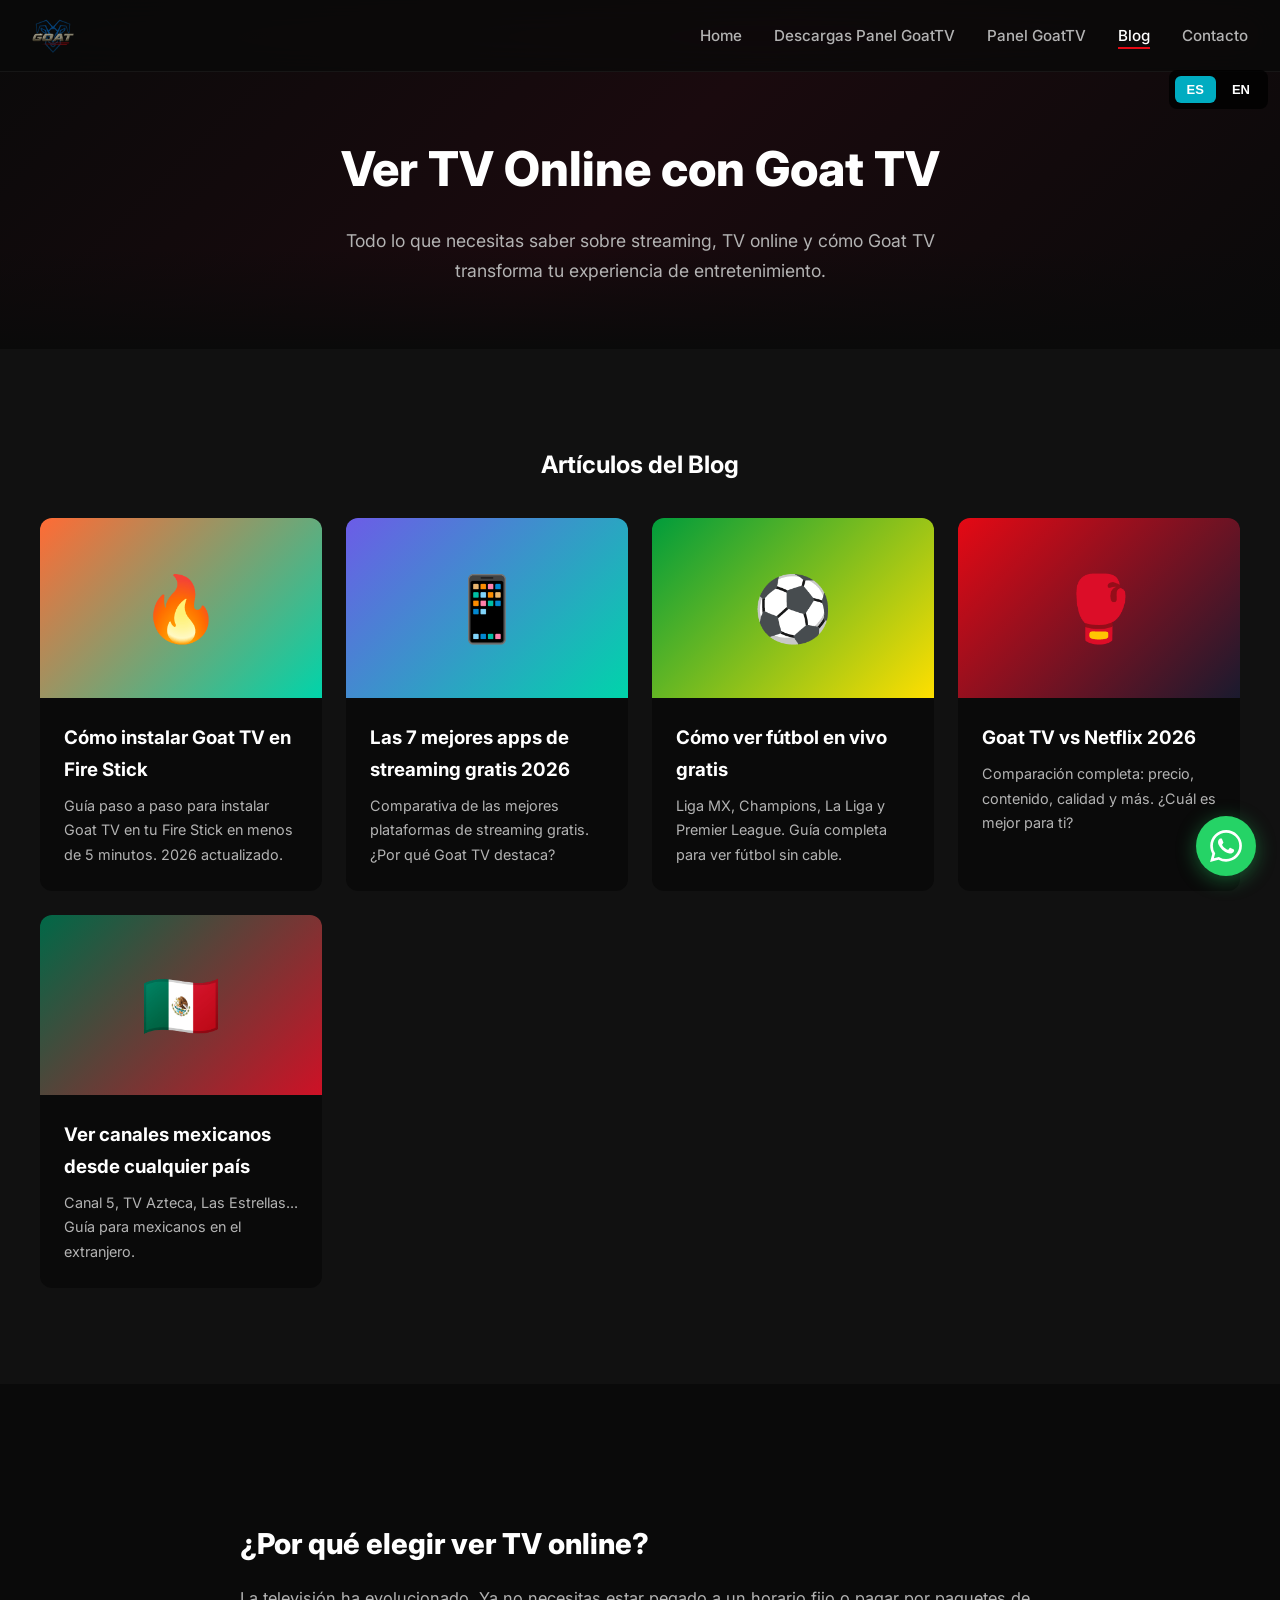
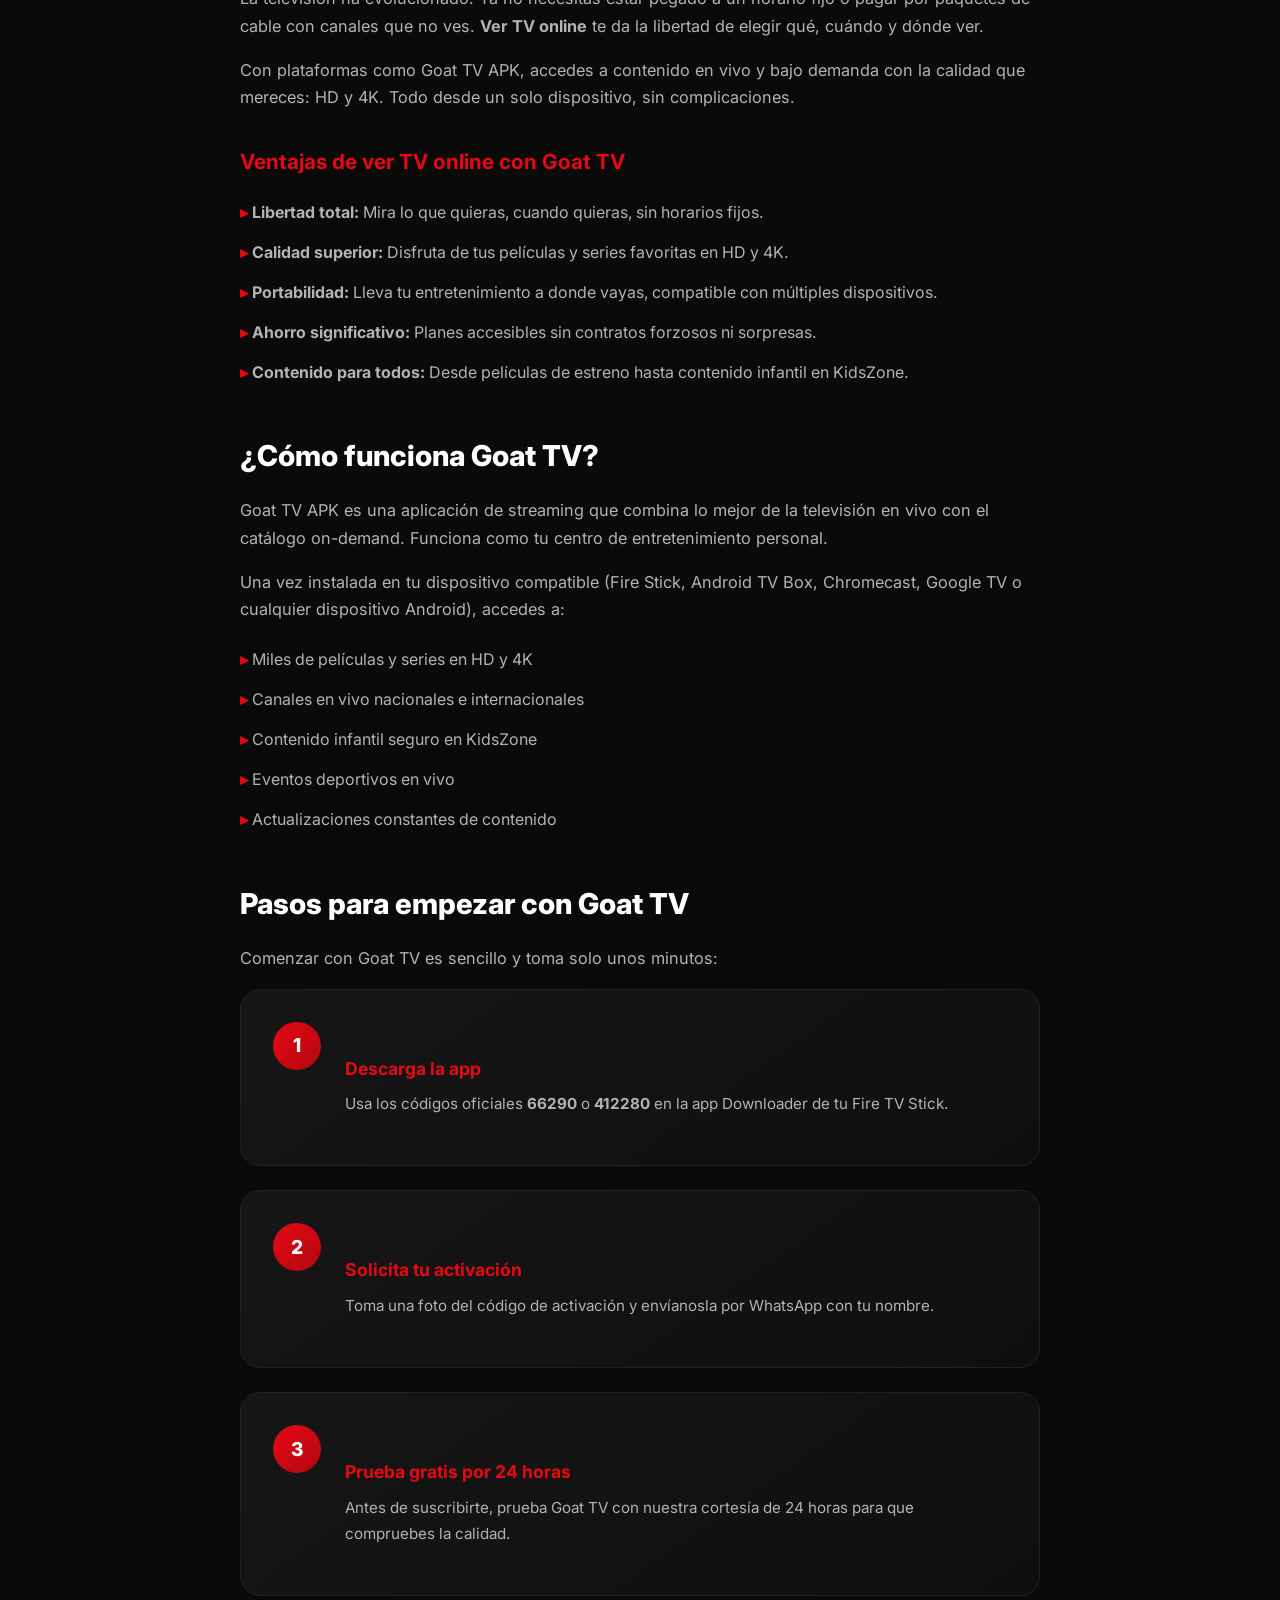
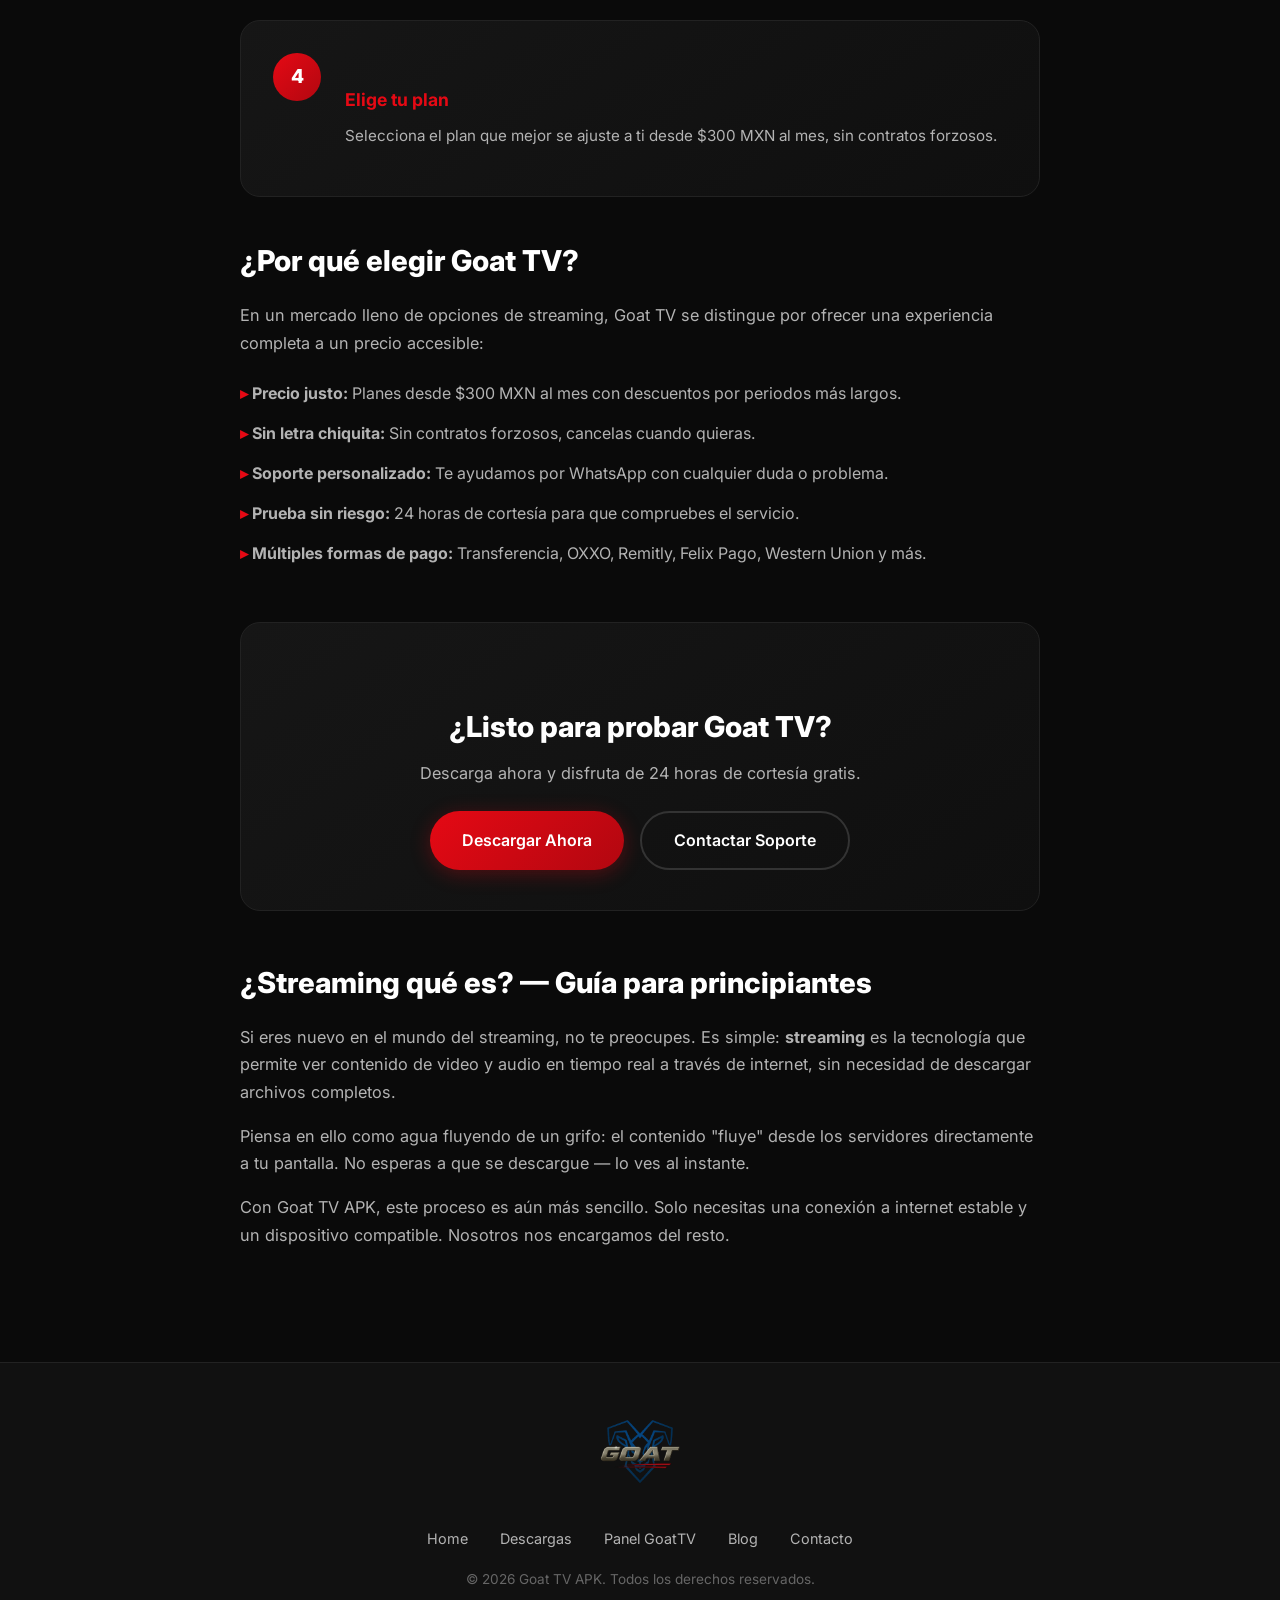
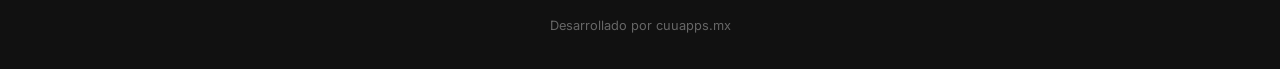
==== commit 9bd91e01: "[verified] Remove external purchase and contact links" ====
--- a/blog.html
+++ b/blog.html
@@ -198,13 +198,13 @@
       <a href="contacto.html">Contacto</a>
     </div>
     <p>© 2026 Goat TV APK. Todos los derechos reservados.</p>
-    <p class="footer-credit">Desarrollado por <a href="https://cuuapps.mx" target="_blank" rel="noopener">cuuapps.mx</a></p>
+    <p class="footer-credit">Desarrollado por <span>cuuapps.mx</span></p>
 </footer>
 
   <!-- WHATSAPP FLOAT -->
-  <a href="https://wa.me/5218142765488" class="whatsapp-float" aria-label="WhatsApp">
+  <span class="whatsapp-float" aria-label="WhatsApp">
     <svg viewBox="0 0 24 24"><path d="M17.472 14.382c-.297-.149-1.758-.867-2.03-.967-.273-.099-.471-.148-.67.15-.197.297-.767.966-.94 1.164-.173.199-.347.223-.644.075-.297-.15-1.255-.463-2.39-1.475-.883-.788-1.48-1.761-1.653-2.059-.173-.297-.018-.458.13-.606.134-.133.298-.347.446-.52.149-.174.198-.298.298-.497.099-.198.05-.371-.025-.52-.075-.149-.669-1.612-.916-2.207-.242-.579-.487-.5-.669-.51-.173-.008-.371-.01-.57-.01-.198 0-.52.074-.792.372-.272.297-1.04 1.016-1.04 2.479 0 1.462 1.065 2.875 1.213 3.074.149.198 2.096 3.2 5.077 4.487.709.306 1.262.489 1.694.625.712.227 1.36.195 1.871.118.571-.085 1.758-.719 2.006-1.413.248-.694.248-1.289.173-1.413-.074-.124-.272-.198-.57-.347m-5.421 7.403h-.004a9.87 9.87 0 01-5.031-1.378l-.361-.214-3.741.982.998-3.648-.235-.374a9.86 9.86 0 01-1.51-5.26c.001-5.45 4.436-9.884 9.888-9.884 2.64 0 5.122 1.03 6.988 2.898a9.825 9.825 0 012.893 6.994c-.003 5.45-4.437 9.884-9.885 9.884m8.413-18.297A11.815 11.815 0 0012.05 0C5.495 0 .16 5.335.157 11.892c0 2.096.547 4.142 1.588 5.945L.057 24l6.305-1.654a11.882 11.882 0 005.683 1.448h.005c6.554 0 11.89-5.335 11.893-11.893a11.821 11.821 0 00-3.48-8.413z"/></svg>
-  </a>
+  </span>
 
   <script>
     window.addEventListener('scroll', () => {
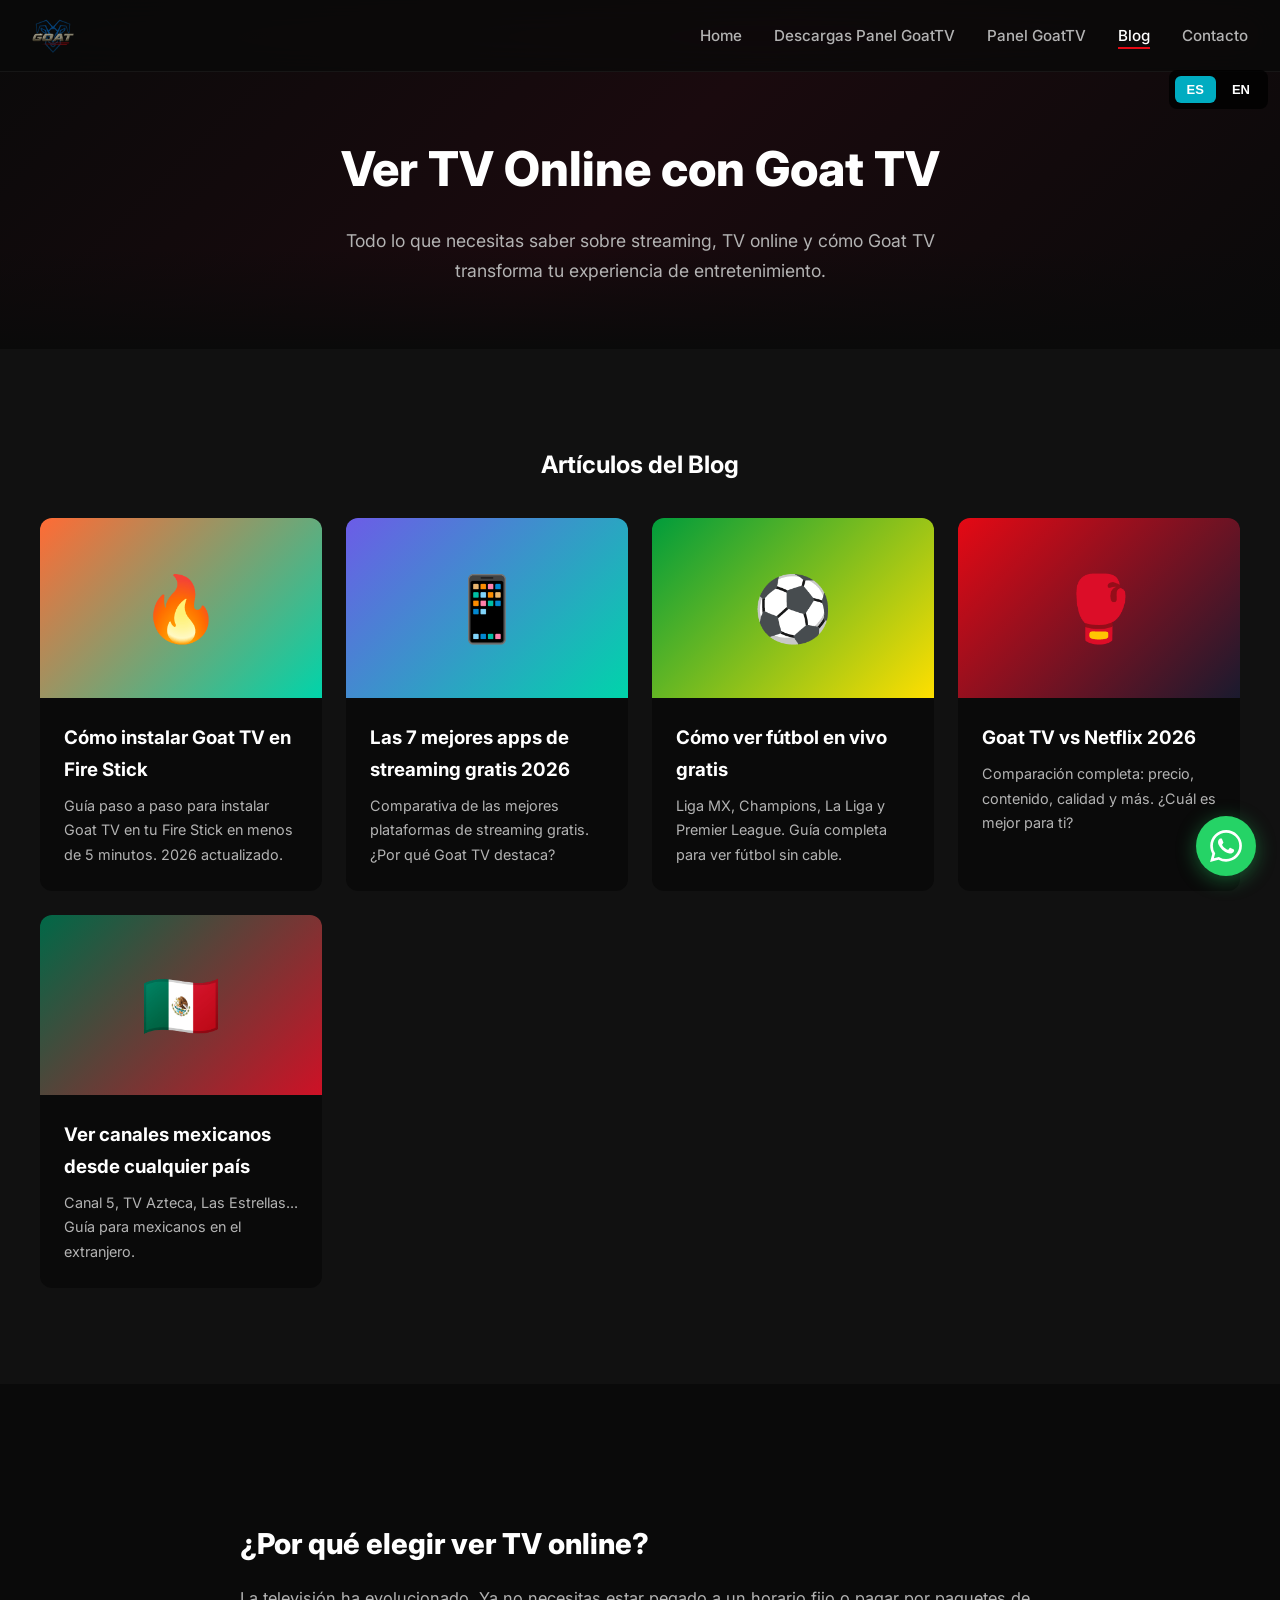
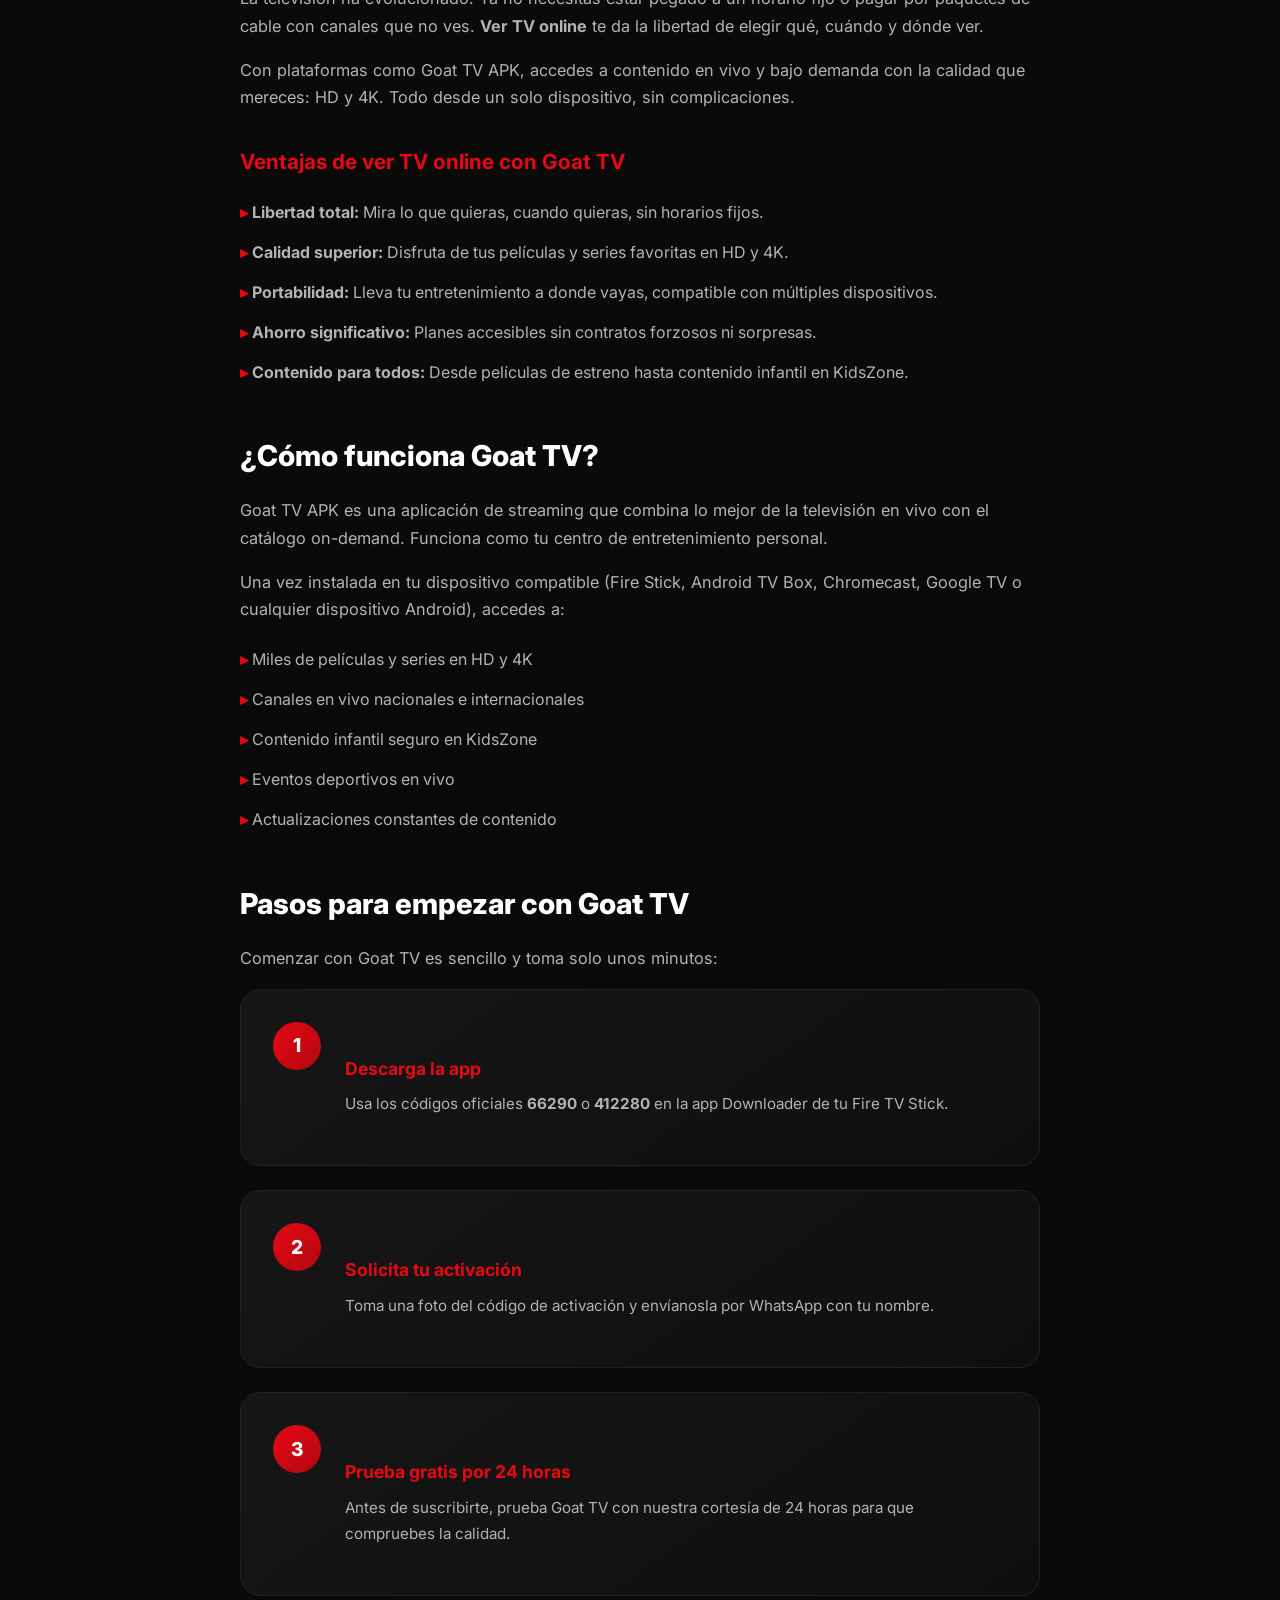
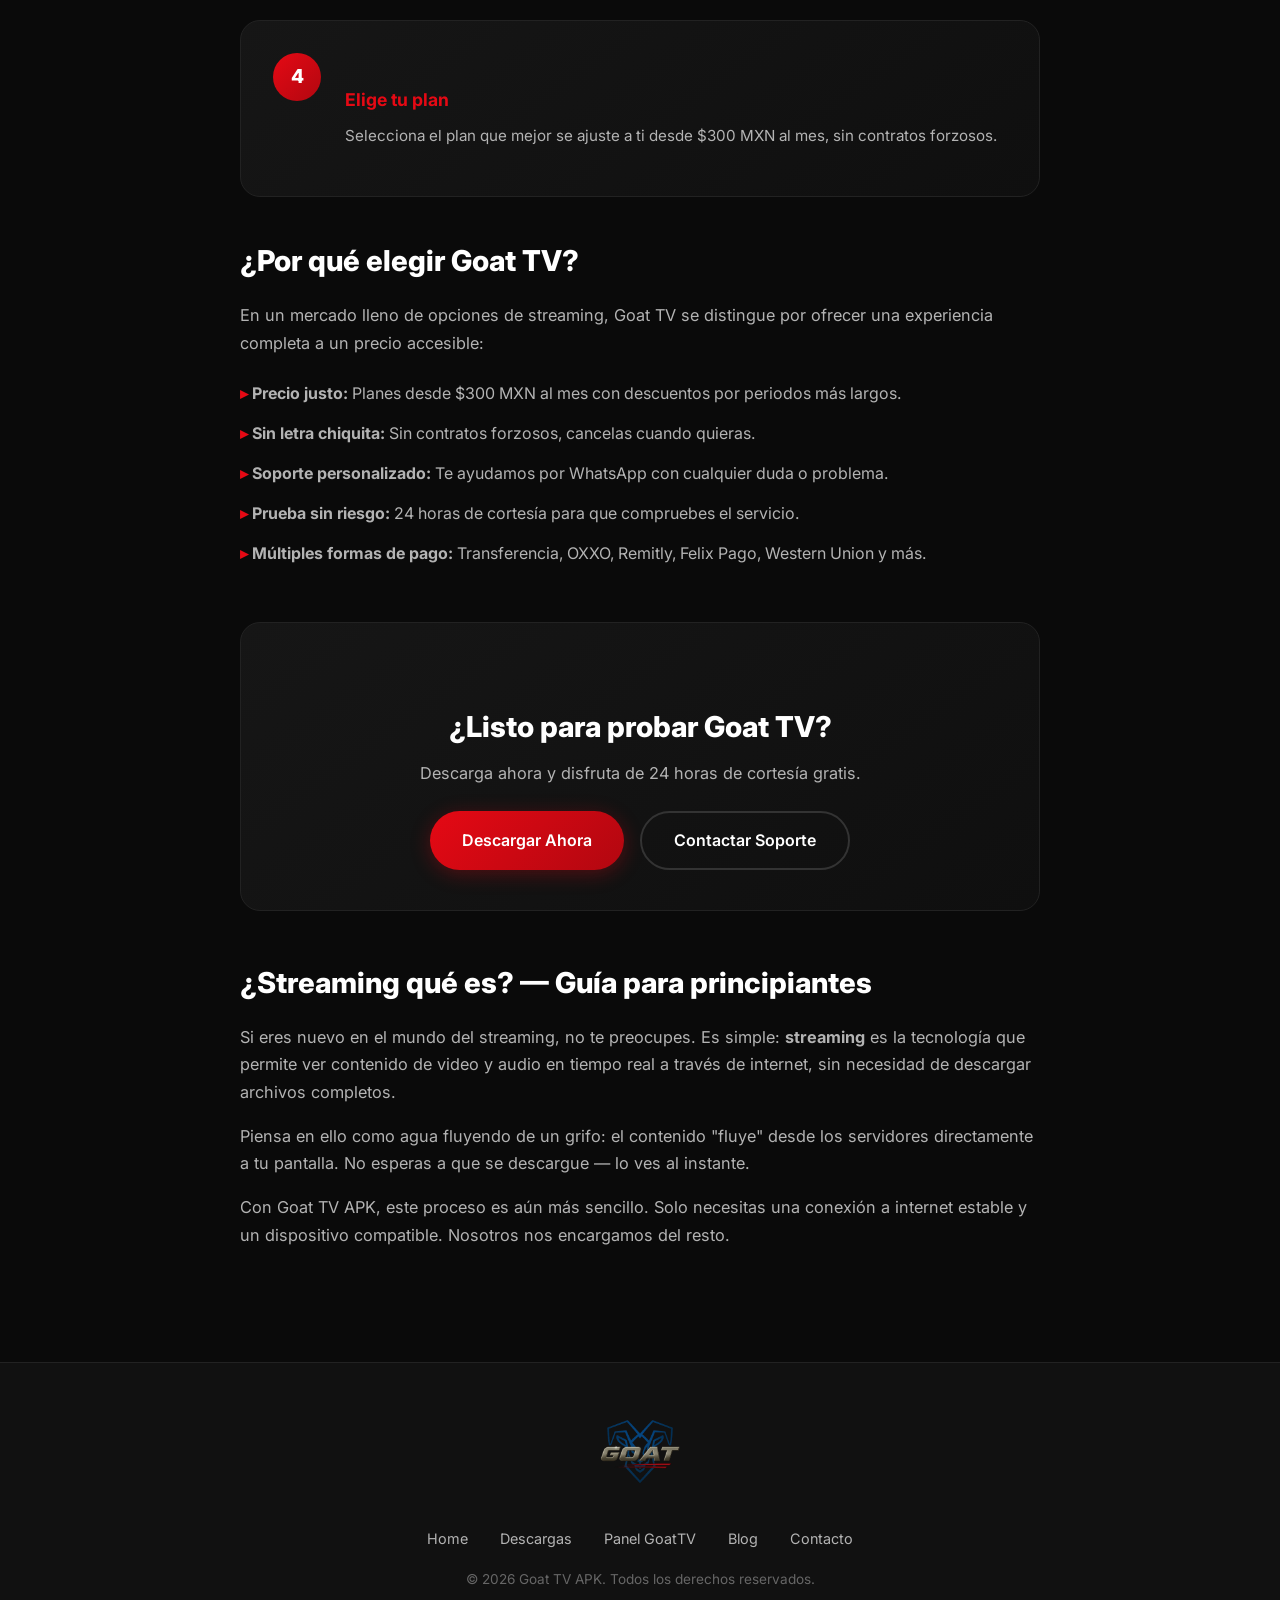
==== commit 1c2177b4: "[verified] Remove cuuapps.mx mentions from all pages" ====
--- a/blog.html
+++ b/blog.html
@@ -198,7 +198,7 @@
       <a href="contacto.html">Contacto</a>
     </div>
     <p>© 2026 Goat TV APK. Todos los derechos reservados.</p>
-    <p class="footer-credit">Desarrollado por <span>cuuapps.mx</span></p>
+
 </footer>
 
   <!-- WHATSAPP FLOAT -->
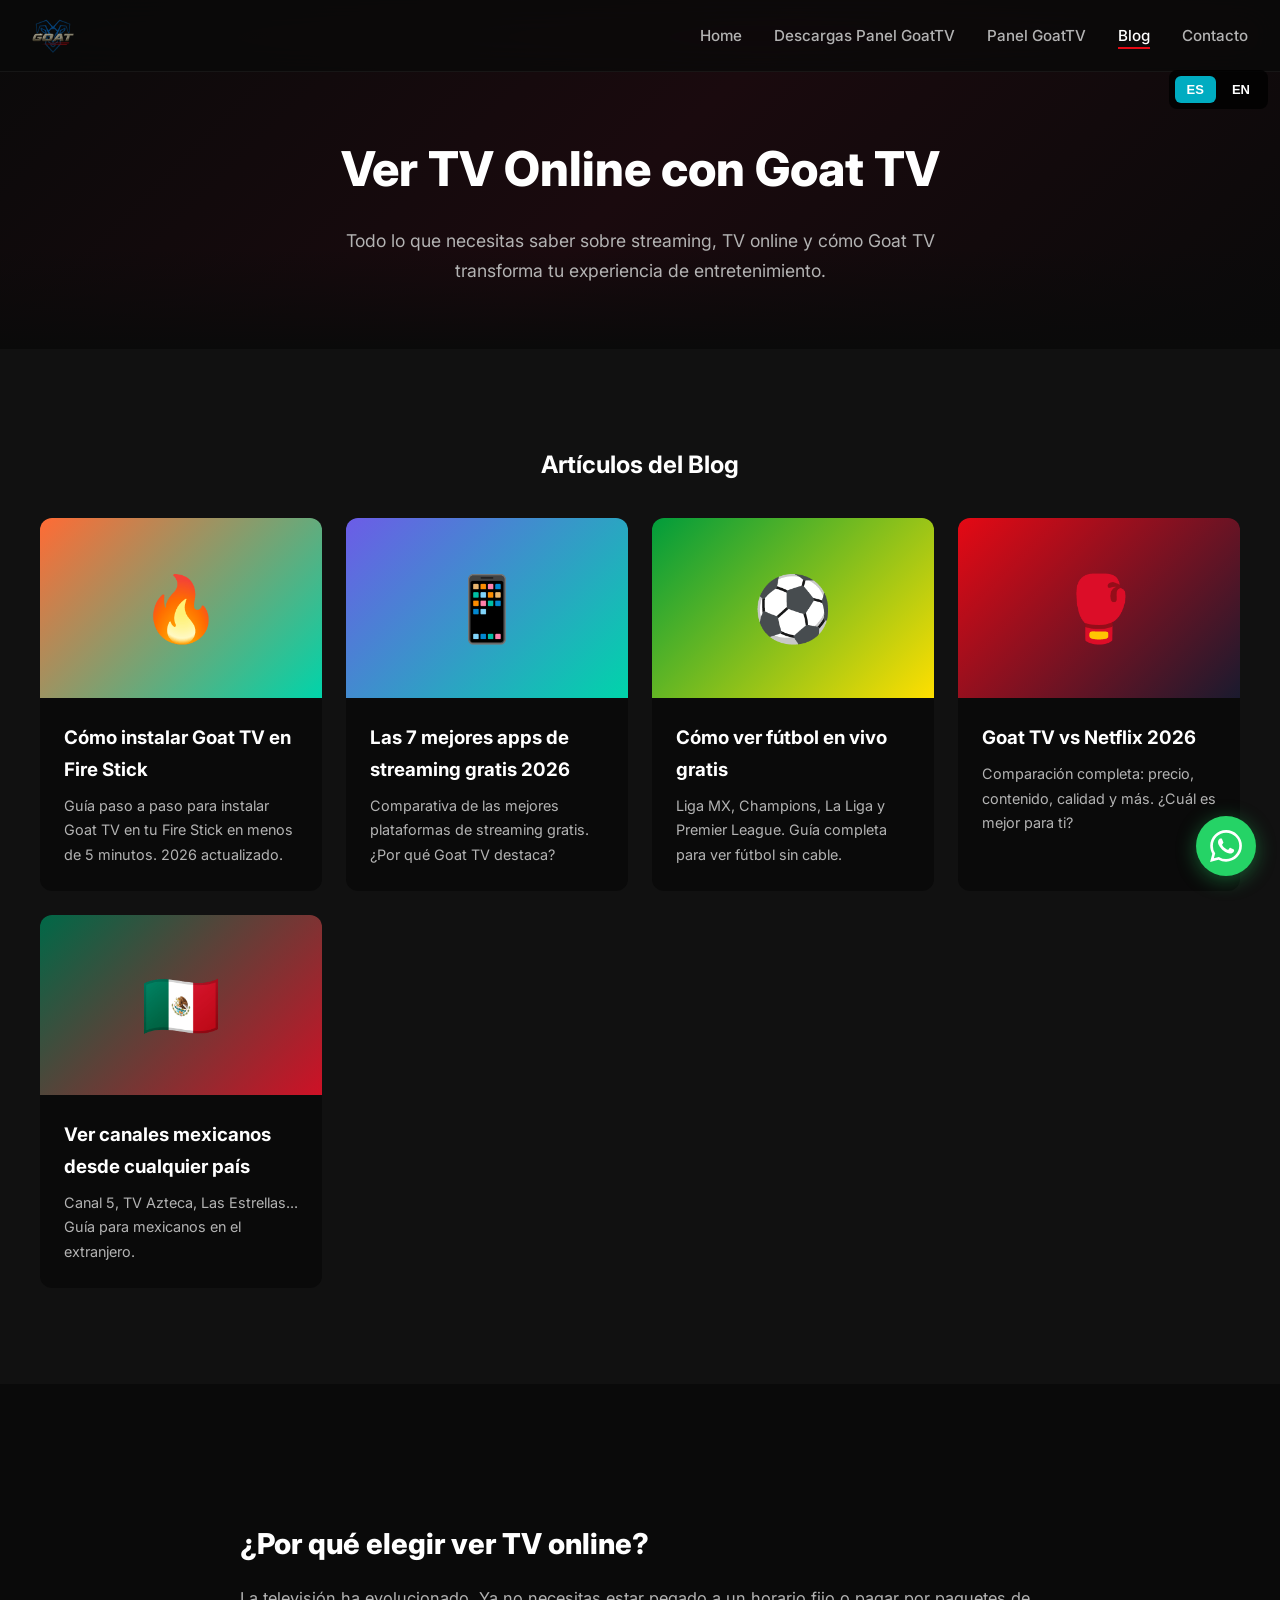
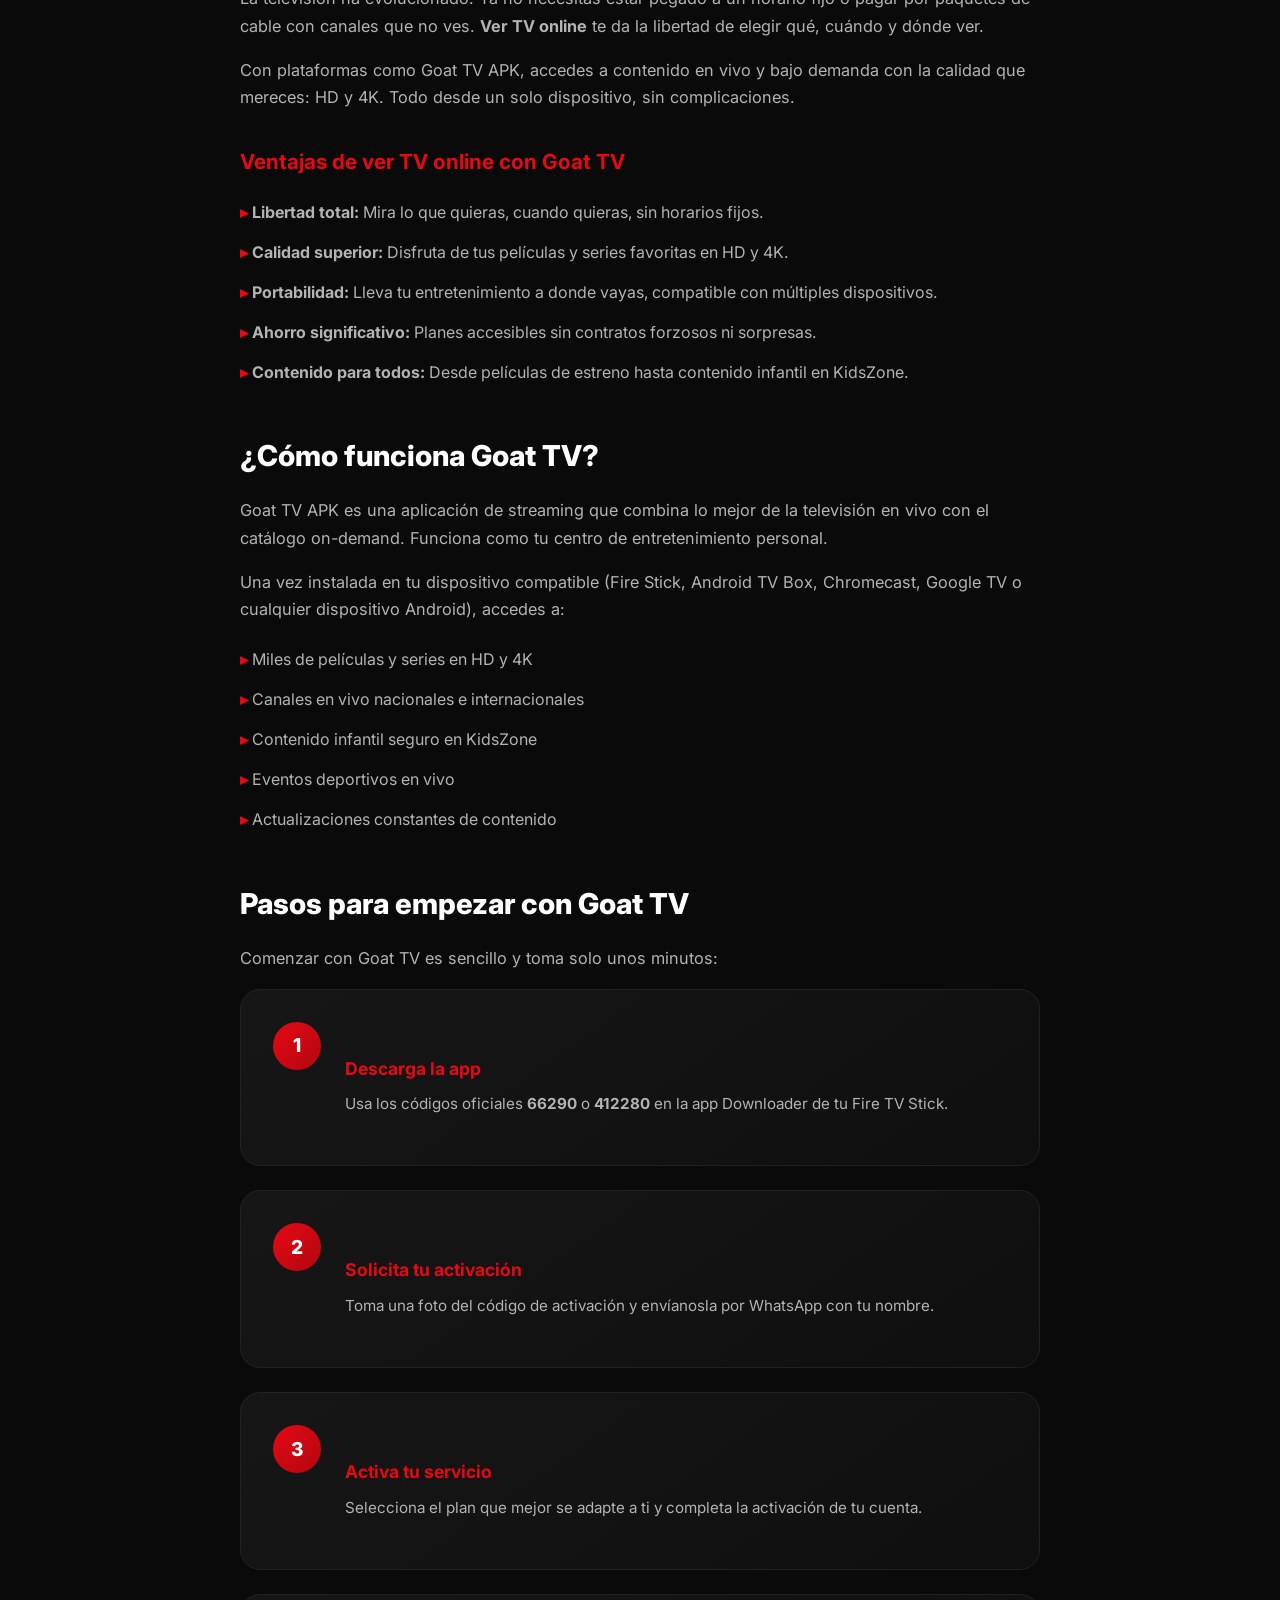
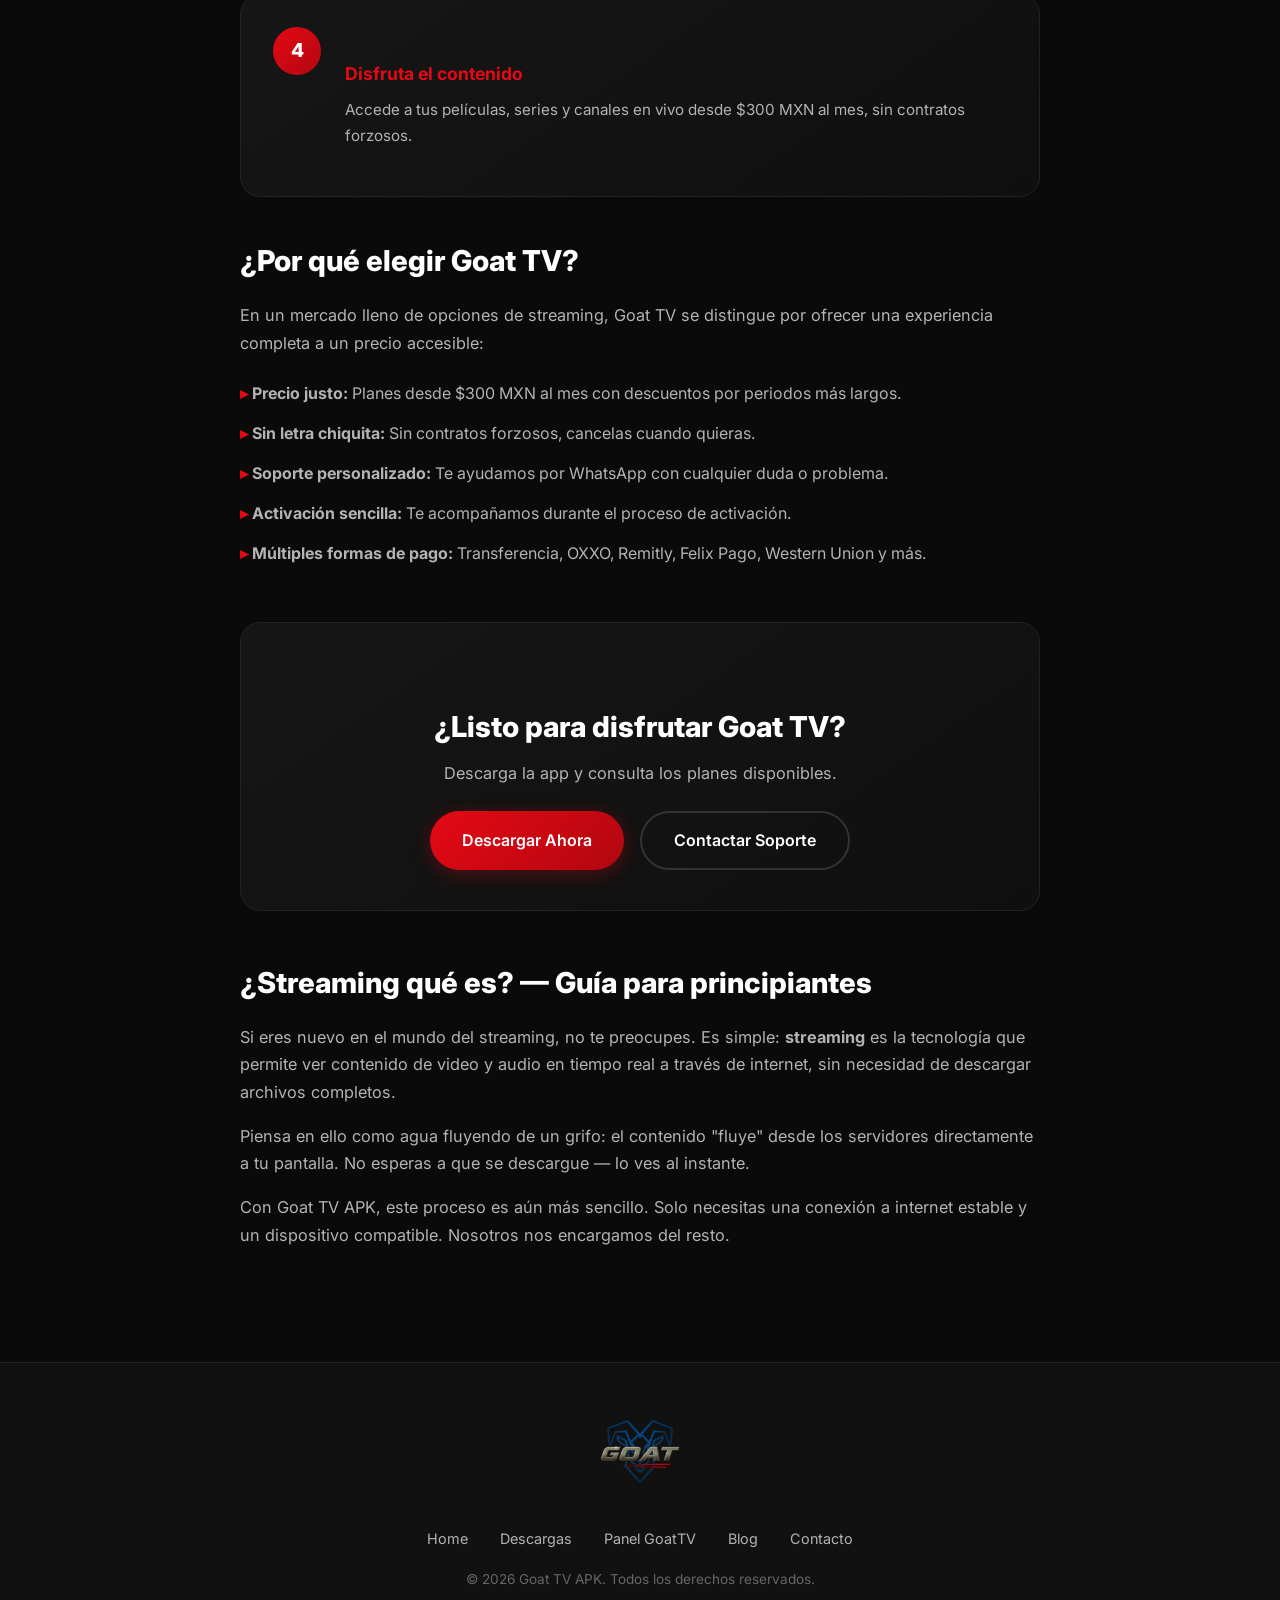
==== commit 0f16cde4: "[verified] Remove Goat TV trial and demo references" ====
--- a/blog.html
+++ b/blog.html
@@ -144,15 +144,15 @@
         <div class="step-card animate-on-scroll">
           <div class="step-number">3</div>
           <div class="step-content">
-            <h3>Prueba gratis por 24 horas</h3>
-            <p>Antes de suscribirte, prueba Goat TV con nuestra cortesía de 24 horas para que compruebes la calidad.</p>
+            <h3>Activa tu servicio</h3>
+            <p>Selecciona el plan que mejor se adapte a ti y completa la activación de tu cuenta.</p>
           </div>
         </div>
         <div class="step-card animate-on-scroll">
           <div class="step-number">4</div>
           <div class="step-content">
-            <h3>Elige tu plan</h3>
-            <p>Selecciona el plan que mejor se ajuste a ti desde $300 MXN al mes, sin contratos forzosos.</p>
+            <h3>Disfruta el contenido</h3>
+            <p>Accede a tus películas, series y canales en vivo desde $300 MXN al mes, sin contratos forzosos.</p>
           </div>
         </div>
 
@@ -162,14 +162,14 @@
           <li><strong>Precio justo:</strong> Planes desde $300 MXN al mes con descuentos por periodos más largos.</li>
           <li><strong>Sin letra chiquita:</strong> Sin contratos forzosos, cancelas cuando quieras.</li>
           <li><strong>Soporte personalizado:</strong> Te ayudamos por WhatsApp con cualquier duda o problema.</li>
-          <li><strong>Prueba sin riesgo:</strong> 24 horas de cortesía para que compruebes el servicio.</li>
+          <li><strong>Activación sencilla:</strong> Te acompañamos durante el proceso de activación.</li>
           <li><strong>Múltiples formas de pago:</strong> Transferencia, OXXO, Remitly, Felix Pago, Western Union y más.</li>
         </ul>
 
         <!-- CTA -->
         <div class="blog-cta animate-on-scroll">
-          <h2 style="margin-bottom: 0.5rem;">¿Listo para probar Goat TV?</h2>
-          <p style="color: var(--text-secondary); margin-bottom: 1.5rem;">Descarga ahora y disfruta de 24 horas de cortesía gratis.</p>
+          <h2 style="margin-bottom: 0.5rem;">¿Listo para disfrutar Goat TV?</h2>
+          <p style="color: var(--text-secondary); margin-bottom: 1.5rem;">Descarga la app y consulta los planes disponibles.</p>
           <div style="display: flex; gap: 1rem; justify-content: center; flex-wrap: wrap;">
             <a href="descargas.html" class="btn btn-primary">Descargar Ahora</a>
             <a href="contacto.html" class="btn btn-outline">Contactar Soporte</a>
--- a/style.css
+++ b/style.css
@@ -728,34 +728,6 @@
   font-weight: 700;
   margin: 0.3rem 0;
 }
-.trial-box {
-  background: rgba(70,211,105,0.08);
-  border: 1px solid rgba(70,211,105,0.15);
-  border-radius: var(--radius-lg);
-  padding: 2rem;
-  text-align: center;
-  margin: 2rem 0;
-}
-.trial-box h3 {
-  color: var(--green);
-  font-size: 1.3rem;
-  margin-bottom: 0.5rem;
-}
-.trial-box p {
-  color: var(--text-secondary);
-}
-.trial-format {
-  background: var(--bg-card);
-  border: 1px solid var(--border);
-  border-radius: var(--radius);
-  padding: 1rem 1.5rem;
-  margin: 1rem auto;
-  max-width: 400px;
-  font-family: monospace;
-  font-size: 0.95rem;
-  color: var(--gold);
-}
-
 /* ---- CONTACT ---- */
 .contact-grid {
   display: grid;
